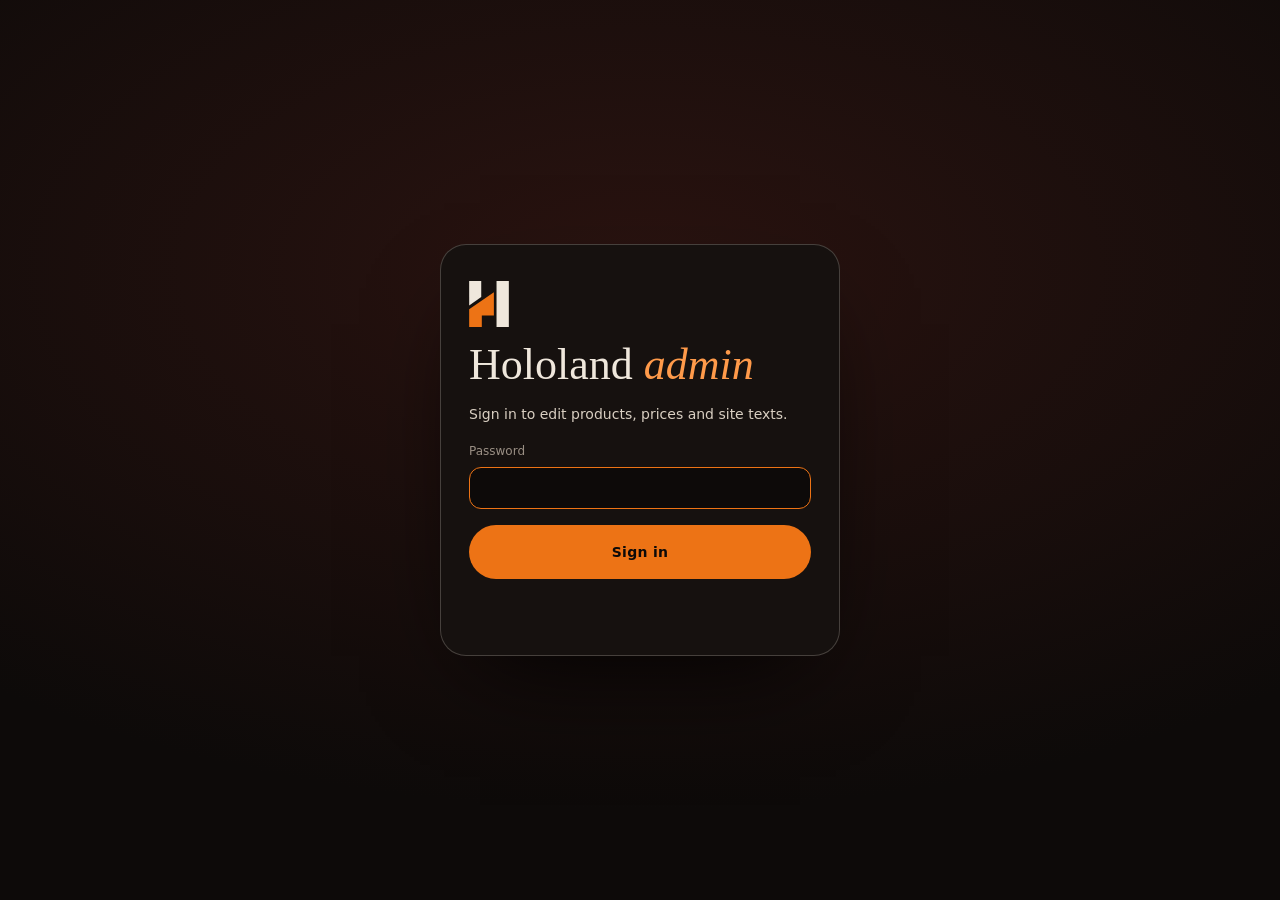
==== admin.html @ c7237fb5 "Stock per size that decreases with each order Stock lives in the Orders Durable Object (new stock ta" ====
<!doctype html>
<html lang="en">
<head>
  <meta charset="utf-8" />
  <meta http-equiv="Content-Security-Policy" content="default-src 'self'; script-src 'self' ; style-src 'self' 'unsafe-inline' https://fonts.googleapis.com; font-src 'self' https://fonts.gstatic.com; img-src 'self' data: blob:; media-src 'self' blob:; connect-src 'self' https://hololand.upliftdigitalpartners.workers.dev https://api.open-meteo.com; worker-src 'self' blob:; object-src 'none'; base-uri 'self'; form-action 'self'; frame-src 'none'" />
  <meta name="referrer" content="strict-origin-when-cross-origin" />
  <meta name="viewport" content="width=device-width, initial-scale=1" />
  <meta name="robots" content="noindex, nofollow" />
  <title>Hololand Admin</title>
  <link rel="icon" type="image/png" href="assets/img/favicon.png" />
  <link rel="preconnect" href="https://fonts.googleapis.com" />
  <link rel="preconnect" href="https://fonts.gstatic.com" crossorigin />
  <link href="https://fonts.googleapis.com/css2?family=Instrument+Serif:ital@0;1&family=Manrope:wght@400;500;600;700&family=Hind+Siliguri:wght@400;500&display=swap" rel="stylesheet" />
  <link rel="stylesheet" href="assets/css/style.css" />
  <link rel="stylesheet" href="assets/css/admin.css" />
</head>
<body class="adm">
  <svg width="0" height="0" style="position:absolute" aria-hidden="true">
    <symbol id="mark" viewBox="0 0 345 400">
      <polygon class="m-a" points="0,0 105,0 105,140 0,212" />
      <polygon class="m-b" points="0,245 215,98 215,300 110,300 110,400 0,400" />
      <rect class="m-c" x="238" y="0" width="107" height="400" />
    </symbol>
  </svg>

  <!-- Login -->
  <main class="login" data-login>
    <form class="login__card" data-login-form>
      <svg class="login__mark"><use href="#mark" /></svg>
      <h1>Hololand <em>admin</em></h1>
      <p>Sign in to edit products, prices and site texts.</p>
      <label class="f"><span>Password</span><input type="password" name="password" autocomplete="current-password" required autofocus /></label>
      <button class="btn btn--solid btn--wide"><span>Sign in</span></button>
      <p class="status" data-login-status></p>
    </form>
  </main>

  <!-- App -->
  <div class="app" data-app hidden>
    <header class="bar">
      <a href="./" class="bar__brand" target="_blank" rel="noopener"><svg class="brandmark"><use href="#mark" /></svg><span>Admin</span></a>
      <nav class="bar__tabs" role="tablist">
        <button class="is-active" data-tab="orders">Orders <b class="tab-badge" data-new-badge hidden></b></button>
        <button data-tab="products">Products</button>
        <button data-tab="categories">Categories</button>
        <button data-tab="texts">Texts &amp; settings</button>
        <button data-tab="faq">FAQ</button>
        <button data-tab="reviews">Reviews</button>
        <button data-tab="stats">Stats</button>
      </nav>
      <div class="bar__right">
        <a class="link-btn" href="./" target="_blank" rel="noopener">View site ↗</a>
        <button class="btn btn--solid btn--sm" data-publish disabled><span>Publish</span></button>
        <button class="link-btn" data-logout>Log out</button>
      </div>
    </header>
    <div class="notice" data-notice hidden></div>

    <!-- Products -->
    <!-- Orders -->
    <section class="tab is-active" data-tab-pane="orders">
      <details class="alerts" data-alerts>
        <summary><span>📣 Phone alerts for new orders</span><small data-alerts-summary>Telegram</small></summary>
        <div class="alerts__body" data-alerts-body><p class="hint">Loading…</p></div>
      </details>
      <div class="toolbar">
        <div class="chips" data-order-filter role="group" aria-label="Filter orders"></div>
      </div>
      <div class="toolbar">
        <input type="search" class="inp" placeholder="Search order no., name, phone or address…" data-order-search />
        <button class="btn btn--ghost btn--sm" data-orders-refresh><span>Refresh</span></button>
        <span class="stats__updated" data-orders-updated></span>
      </div>
      <p class="status" data-orders-status></p>
      <div class="olist" data-olist></div>
      <button class="btn btn--ghost btn--sm olist__more" data-orders-more hidden><span>Load older orders</span></button>
      <p class="hint stats__privacy">Orders hold customers’ names, phone numbers and addresses. Only you can see them here. Delete an order if a customer asks you to.</p>
    </section>

    <section class="tab" data-tab-pane="products">
      <div class="toolbar">
        <input type="search" class="inp" placeholder="Search name or code…" data-search />
        <select class="inp" data-cat-filter><option value="">All categories</option></select>
        <button class="btn btn--ghost btn--sm" data-new-product><span>+ New product</span></button>
      </div>
      <div class="plist" data-plist></div>
    </section>

    <!-- Texts & settings -->
    <!-- Categories -->
    <section class="tab" data-tab-pane="categories">
      <p class="hint">Each category gets its own tab in the shop and its own sizes. The <strong>Section</strong> decides which menu link it appears under (Men, Women, Kids, or only under Shop for “Everyone”). After changes, click <strong>Publish</strong>.</p>
      <div data-cat-list></div>
      <button class="btn btn--ghost btn--sm" data-cat-add><span>+ Add category</span></button>
    </section>

    <section class="tab" data-tab-pane="texts">
      <div class="formgrid" data-texts></div>
    </section>

    <!-- FAQ -->
    <section class="tab" data-tab-pane="faq">
      <p class="hint">The chat assistant answers delivery, payment and store questions <strong>only</strong> from these answers. Keywords help it match questions when the AI is offline.</p>
      <div data-faq-list></div>
      <button class="btn btn--ghost btn--sm" data-faq-add><span>+ Add question</span></button>
    </section>

    <!-- Reviews -->
    <section class="tab" data-tab-pane="reviews">
      <p class="hint">Paste <strong>real</strong> customer reviews (Facebook comments, WhatsApp…), one per line as <code>Name | 5 | review text</code>. Name and rating are optional. The AI writes an honest summary shown on the product.</p>
      <div class="toolbar"><select class="inp" data-rev-product></select></div>
      <p class="hint" data-rev-existing></p>
      <textarea class="inp" rows="6" data-rev-text placeholder="Rahim | 5 | Fabric is soft and the colour is exactly like the photo.&#10;Nusrat | 4 | Loved it, but size runs a little large."></textarea>
      <div class="toolbar">
        <button class="btn btn--solid btn--sm" data-rev-go><span>✦ Add &amp; summarise</span></button>
        <button class="btn btn--ghost btn--sm" data-rev-clear><span>Remove all reviews for this product</span></button>
      </div>
      <p class="status" data-rev-status></p>
      <div data-rev-out></div>
    </section>

    <!-- Stats -->
    <section class="tab" data-tab-pane="stats">
      <div class="toolbar stats__bar">
        <div class="seg" data-stats-range role="group" aria-label="Date range">
          <button data-days="1">Today</button>
          <button data-days="7" class="is-active">7 days</button>
          <button data-days="30">30 days</button>
          <button data-days="90">90 days</button>
        </div>
        <button class="btn btn--ghost btn--sm" data-stats-refresh><span>Refresh</span></button>
        <span class="stats__updated" data-stats-updated></span>
      </div>
      <p class="status" data-stats-status></p>
      <div class="kpis" data-kpis></div>
      <figure class="chart" data-chart hidden>
        <figcaption><strong>Visitors per day</strong><span data-chart-sub></span></figcaption>
        <div class="chart__plot" data-chart-plot></div>
        <div class="chart__tip" data-chart-tip role="status" hidden></div>
        <details class="chart__table"><summary>Show as table</summary><div data-chart-table></div></details>
      </figure>
      <div class="ranks" data-ranks></div>
      <p class="hint stats__privacy">Counted anonymously: no cookies, no names, phone numbers or IP addresses are stored, and visitors who turn on “Do not track” are skipped. A visitor is counted once per day. “Orders” counts orders placed with the checkout form plus taps on <strong>order on WhatsApp</strong>; the Orders tab has the real order details. Tip: add <code>?utm_source=facebook</code> (or instagram, tiktok…) to links you post so they show up under “Where visitors come from”.</p>
    </section>
  </div>

  <!-- Product editor -->
  <div class="editor" data-editor hidden>
    <div class="editor__scrim" data-close-editor></div>
    <form class="editor__panel" data-editor-form>
      <div class="editor__head">
        <h2 data-editor-title>Edit product</h2>
        <button type="button" class="icon-btn" data-close-editor aria-label="Close">✕</button>
      </div>
      <div class="editor__body">
        <div class="photos" data-photos></div>
        <label class="btn btn--ghost btn--sm upload"><span>+ Add photos</span><input type="file" accept="image/*" multiple data-photo-upload hidden /></label>
        <p class="hint">Portrait photos (2:3) look best. They're resized automatically; the first photo is the main one.</p>

        <div class="grid2">
          <label class="f"><span>Name</span><input name="name" required /></label>
          <label class="f"><span>Code</span><input name="code" required placeholder="MP-230" /></label>
          <label class="f"><span>Price (৳)</span><input name="price" type="number" min="1" step="1" required /></label>
          <label class="f"><span>Category</span><select name="cat"></select></label>
          <label class="f"><span>Type</span><input name="type" placeholder="Panjabi" /></label>
          <label class="f"><span>Colour name</span><input name="color" placeholder="Maroon" /></label>
          <label class="f"><span>Colour swatch</span><input name="hex" type="color" /></label>
          <label class="f"><span>Fabric / details</span><input name="fabric" /></label>
        </div>
        <div class="stockbox" data-stockbox>
          <div class="stockbox__head"><strong>Stock per size</strong><small>Saved instantly, no Publish needed. Leave a size empty for unlimited. Orders take stock automatically; cancelling or deleting an order puts it back.</small></div>
          <div class="stockbox__grid" data-stock-grid></div>
          <div class="stockbox__foot"><button type="button" class="btn btn--ghost btn--sm" data-stock-save><span>Save stock</span></button><span class="status" data-stock-status></span></div>
        </div>
        <label class="f"><span>Tags <small>(comma separated: eid, wedding, winter, office, casual, premium, pastel, bold, gift…) — the AI stylist uses these</small></span><input name="tags" /></label>
        <label class="f"><span>Description (English)</span><textarea name="desc" rows="3"></textarea></label>
        <label class="f"><span>Description (বাংলা) <small>optional</small></span><textarea name="desc_bn" rows="3" class="bn"></textarea></label>
        <button type="button" class="btn btn--ghost btn--sm" data-ai-copy><span>✦ Write descriptions &amp; social posts with AI</span></button>
        <div class="social" data-social-out hidden></div>
        <label class="check"><input type="checkbox" name="hide" /> Hide from the website (sold out / coming soon)</label>
      </div>
      <div class="editor__foot">
        <button type="button" class="link-btn danger" data-delete-product>Delete product</button>
        <button class="btn btn--solid btn--sm"><span>Done</span></button>
      </div>
    </form>
  </div>

  <div class="toast" data-toast></div>
  <script type="module" src="assets/js/admin.js"></script>
</body>
</html>
---- assets/css/style.css ----
/* ============ Tokens ============ */
:root {
  --ink: #0d0a09;
  --ink-2: #16110f;
  --ink-3: #211916;
  --cream: #efe7dc;
  --cream-2: #d9cfc2;
  --muted: #9a8f84;
  --orange: #ed7315;
  --orange-2: #ff9a4a;
  --maroon: #4b1419;
  --line: rgba(239, 231, 220, 0.12);
  --line-2: rgba(239, 231, 220, 0.22);

  --serif: 'Instrument Serif', 'Times New Roman', serif;
  --sans: 'Manrope', system-ui, -apple-system, 'Segoe UI', sans-serif;
  --bn: 'Hind Siliguri', var(--sans);

  --gutter: clamp(16px, 4vw, 56px);
  --radius: 18px;
  --ease: cubic-bezier(0.22, 1, 0.36, 1);
  --nav-h: 76px;
}

*, *::before, *::after { box-sizing: border-box; }
html { -webkit-text-size-adjust: 100%; }
html.lenis, html.lenis body { height: auto; }
.lenis.lenis-smooth { scroll-behavior: auto !important; }
.lenis.lenis-stopped { overflow: hidden; }

body {
  margin: 0;
  background: var(--ink);
  color: var(--cream);
  font-family: var(--sans);
  font-size: 16px;
  line-height: 1.6;
  -webkit-font-smoothing: antialiased;
  overflow-x: hidden;
}
body.is-loading { overflow: hidden; }
img { display: block; max-width: 100%; }
a { color: inherit; text-decoration: none; }
button { font: inherit; color: inherit; background: none; border: 0; cursor: pointer; padding: 0; }
input, select { font: inherit; color: inherit; }
em { font-family: var(--serif); font-style: italic; font-weight: 400; }
::selection { background: var(--orange); color: var(--ink); }
.sr-only { position: absolute; width: 1px; height: 1px; overflow: hidden; clip: rect(0 0 0 0); white-space: nowrap; }
.mono { font-size: 11px; letter-spacing: 0.18em; text-transform: uppercase; color: var(--muted); font-weight: 500; }
.bn { font-family: var(--bn); }

/* Brand mark colours (dark theme): cream legs, orange crossbar */
.m-a, .m-c { fill: var(--cream); }
.m-b { fill: var(--orange); }

/* ============ Loader ============ */
.loader {
  position: fixed; inset: 0; z-index: 100;
  background: var(--ink);
  display: grid; place-items: center; align-content: center; gap: 22px;
}
.loader__mark { width: 64px; height: auto; overflow: visible; }
.loader__word { font-weight: 600; letter-spacing: 0.6em; font-size: 12px; padding-left: 0.6em; color: var(--cream-2); }
.loader__count { position: absolute; bottom: var(--gutter); right: var(--gutter); font-family: var(--serif); font-size: clamp(56px, 10vw, 140px); line-height: 0.8; }
.loader__bar { position: absolute; left: 0; bottom: 0; height: 2px; width: 100%; background: var(--line); }
.loader__bar i { display: block; height: 100%; width: 0; background: var(--orange); }

/* ============ Cursor & grain ============ */
.cursor { position: fixed; inset: 0 auto auto 0; z-index: 90; pointer-events: none; mix-blend-mode: difference; opacity: 0; transition: opacity .4s; }
.cursor.is-active { opacity: 1; }
.cursor__dot, .cursor__ring { position: fixed; top: 0; left: 0; border-radius: 50%; transform: translate(-50%, -50%); }
.cursor__dot { width: 6px; height: 6px; background: #fff; }
.cursor__ring { width: 38px; height: 38px; border: 1px solid rgba(255,255,255,.6); display: grid; place-items: center; transition: width .35s var(--ease), height .35s var(--ease), background .35s, border-color .35s; }
.cursor__label { font-size: 10px; letter-spacing: .16em; text-transform: uppercase; font-weight: 600; color: #000; opacity: 0; transition: opacity .2s; }
.cursor.is-hover .cursor__ring { width: 64px; height: 64px; background: rgba(255,255,255,.1); }
.cursor.has-label .cursor__ring { width: 86px; height: 86px; background: #fff; border-color: #fff; }
.cursor.has-label .cursor__label { opacity: 1; }
@media (hover: none), (pointer: coarse) { .cursor { display: none; } }

.grain {
  position: fixed; inset: -50%; z-index: 80; pointer-events: none; opacity: .06;
  background-image: url("data:image/svg+xml;utf8,<svg xmlns='http://www.w3.org/2000/svg' width='160' height='160'><filter id='n'><feTurbulence type='fractalNoise' baseFrequency='.9' numOctaves='3' stitchTiles='stitch'/></filter><rect width='100%' height='100%' filter='url(%23n)'/></svg>");
  animation: grain 1s steps(6) infinite;
}
/* Lite mode (phones, low-power devices): drop the costly always-on effects */
.lite .grain, .lite .footer__gl { display: none; }
.lite .stylist__glow { animation: none; filter: none; }
.lite .nav.is-scrolled { background: rgba(13,10,9,.94); }
.lite .nav, .lite .card__add, .lite .card__tag, .lite .shopbar, .lite .pdp-bar, .lite .lb-tile span, .lite .modal__scrim, .lite .drawer__scrim { backdrop-filter: none !important; -webkit-backdrop-filter: none !important; }
.lite .card__add, .lite .card__tag, .lite .lb-tile span { background: rgba(13,10,9,.86); }
.lite .shopbar, .lite .pdp-bar { background: rgba(22,17,15,.97); }
.marquee__track.is-css { animation: marqueeLoop 38s linear infinite; }
@keyframes marqueeLoop { to { transform: translate3d(-50%, 0, 0); } }
@keyframes grain { 0%{transform:translate(0,0)} 20%{transform:translate(-4%,3%)} 40%{transform:translate(3%,-5%)} 60%{transform:translate(-6%,-2%)} 80%{transform:translate(5%,4%)} 100%{transform:translate(0,0)} }

/* ============ Nav ============ */
.nav {
  position: fixed; top: 0; left: 0; right: 0; z-index: 50;
  height: var(--nav-h);
  display: flex; align-items: center; justify-content: space-between; gap: 20px;
  padding: 0 var(--gutter);
  transition: background .5s, backdrop-filter .5s, transform .6s var(--ease), border-color .5s;
  border-bottom: 1px solid transparent;
}
.nav.is-scrolled { background: rgba(13,10,9,.62); backdrop-filter: blur(16px) saturate(140%); -webkit-backdrop-filter: blur(16px) saturate(140%); border-color: var(--line); }
.nav.is-hidden { transform: translateY(-100%); }
.nav__brand { display: flex; align-items: center; gap: 12px; font-weight: 600; letter-spacing: .32em; text-transform: uppercase; font-size: 13px; }
.brandmark { width: 22px; height: 26px; }
.nav__links { display: flex; gap: 6px; }
.nav__links a { position: relative; padding: 8px 14px; font-size: 13px; font-weight: 500; color: var(--cream-2); border-radius: 99px; transition: color .3s, background .3s; }
.nav__links a:hover { color: var(--cream); background: rgba(239,231,220,.06); }
.nav__right { display: flex; align-items: center; gap: 12px; }
.weather-chip { font-size: 12px; color: var(--cream-2); padding: 7px 12px; border: 1px solid var(--line); border-radius: 99px; white-space: nowrap; }
.bag-btn { position: relative; display: grid; place-items: center; width: 44px; height: 44px; border-radius: 50%; border: 1px solid var(--line-2); transition: background .3s, border-color .3s; }
.bag-btn:hover { background: var(--cream); color: var(--ink); }
.bag-btn__count { position: absolute; top: -2px; right: -2px; min-width: 18px; height: 18px; padding: 0 5px; border-radius: 99px; background: var(--orange); color: var(--ink); font-size: 10px; font-weight: 700; display: grid; place-items: center; transform: scale(0); transition: transform .4s var(--ease); }
.bag-btn__count.has-items { transform: scale(1); }
.menu-btn { display: none; width: 44px; height: 44px; border-radius: 50%; border: 1px solid var(--line-2); position: relative; }
.menu-btn i { position: absolute; left: 14px; right: 14px; height: 1.5px; background: currentColor; transition: transform .4s var(--ease); }
.menu-btn i:first-child { top: 18px; } .menu-btn i:last-child { top: 25px; }
.menu-btn[aria-expanded="true"] i:first-child { transform: translateY(3.5px) rotate(45deg); }
.menu-btn[aria-expanded="true"] i:last-child { transform: translateY(-3.5px) rotate(-45deg); }
.mobile-menu { position: fixed; inset: 0; z-index: 45; background: var(--ink); display: flex; flex-direction: column; justify-content: center; padding: var(--gutter); gap: 6px; clip-path: inset(0 0 100% 0); transition: clip-path .7s var(--ease); }
.mobile-menu.is-open { clip-path: inset(0 0 0 0); }
.mobile-menu a { font-family: var(--serif); font-size: clamp(44px, 12vw, 72px); line-height: 1.05; }
@media (max-width: 960px) {
  .nav__links { display: none; }
  .menu-btn { display: block; }
  .weather-chip { display: none; }
}

/* ============ Shared ============ */
.eyebrow { display: inline-flex; align-items: center; gap: 10px; font-size: 12px; letter-spacing: .2em; text-transform: uppercase; color: var(--cream-2); margin: 0 0 22px; font-weight: 500; }
.eyebrow .dot { width: 7px; height: 7px; border-radius: 50%; background: var(--orange); box-shadow: 0 0 0 4px rgba(237,115,21,.2); }
.h2 { font-family: var(--serif); font-weight: 400; font-size: clamp(44px, 7vw, 108px); line-height: .95; letter-spacing: -0.02em; margin: 0; }
.h2 em { color: var(--orange-2); }
.section-head { padding: 0 var(--gutter); margin-bottom: clamp(40px, 6vw, 80px); }
.section-head--row { display: flex; justify-content: space-between; align-items: flex-end; flex-wrap: wrap; gap: 28px; }
.arch { border-radius: 999px 999px var(--radius) var(--radius); overflow: hidden; }

.btn { position: relative; display: inline-flex; align-items: center; gap: 10px; height: 54px; padding: 0 28px; border-radius: 99px; font-size: 14px; font-weight: 600; letter-spacing: .02em; overflow: hidden; isolation: isolate; transition: color .45s var(--ease), border-color .45s; }
.btn span, .btn b { position: relative; z-index: 1; }
.btn::before { content: ''; position: absolute; inset: 0; z-index: 0; border-radius: inherit; transform: translateY(101%); transition: transform .55s var(--ease); }
.btn:hover::before { transform: translateY(0); }
.btn--solid { background: var(--orange); color: var(--ink); }
.btn--solid::before { background: var(--cream); }
.btn--ghost { border: 1px solid var(--line-2); color: var(--cream); }
.btn--ghost::before { background: var(--cream); }
.btn--ghost:hover { color: var(--ink); }
.btn--wide { width: 100%; justify-content: center; }
.btn:disabled { opacity: .5; cursor: not-allowed; }
.spark { color: var(--orange); font-weight: 400; }
.btn--ghost:hover .spark { color: var(--orange); }
.icon-btn { width: 42px; height: 42px; border-radius: 50%; border: 1px solid var(--line-2); display: grid; place-items: center; font-size: 14px; transition: background .3s, color .3s; }
.icon-btn:hover { background: var(--cream); color: var(--ink); }
.link-arrow { display: inline-flex; gap: 10px; align-items: center; font-weight: 600; font-size: 14px; }
.link-arrow i { font-style: normal; transition: transform .4s var(--ease); }

/* ============ Hero ============ */
.hero { position: relative; height: 100vh; height: 100svh; min-height: 620px; overflow: hidden; }
.hero { background: radial-gradient(70% 90% at 78% 55%, #3a1518 0%, #1a0e0c 45%, var(--ink) 75%); }
/* Product photo slideshow: an arch on the right on big screens, full-bleed on phones */
.hero__slides { position: absolute; z-index: 1; right: max(var(--gutter), 7vw); top: calc(var(--nav-h) + 2vh); bottom: max(13vh, 112px); aspect-ratio: 2 / 3; max-width: 46vw; border-radius: 999px 999px 24px 24px; overflow: hidden; background: var(--ink-3); touch-action: pan-y; box-shadow: 0 60px 120px -40px rgba(0,0,0,.8); }
.hero__slides::after { content: ''; position: absolute; inset: 0; border-radius: inherit; box-shadow: inset 0 0 0 1px rgba(239,231,220,.1); pointer-events: none; }
.hero__slide { position: absolute; inset: 0; opacity: 0; transition: opacity 1.1s var(--ease), visibility 1.1s; visibility: hidden; }
.hero__slide.is-active { opacity: 1; visibility: visible; }
.hero__slide img { width: 100%; height: 100%; object-fit: cover; object-position: center 18%; transform: scale(1.08); transition: transform 7s linear; }
.hero__slide.is-active img { transform: scale(1); }
.hero__shade { display: none; }
.hero__content { position: absolute; left: var(--gutter); bottom: clamp(110px, 18vh, 200px); max-width: min(680px, 52vw); z-index: 2; }
.hero__title { font-family: var(--serif); font-weight: 400; font-size: clamp(56px, min(10.5vw, 19vh), 188px); line-height: .86; letter-spacing: -0.035em; margin: 0 0 28px; }
.hero__title .line { display: block; }
.hero__title em { color: var(--orange-2); padding-right: .08em; }
.hero__sub { max-width: 420px; color: var(--cream-2); font-size: 17px; margin: 0 0 34px; }
.hero__cta { display: flex; flex-wrap: wrap; gap: 12px; }
.hero__meta { position: absolute; right: var(--gutter); bottom: clamp(36px, 6vh, 60px); z-index: 2; width: min(300px, 40vw); }
.hero__slide-info { display: flex; justify-content: space-between; gap: 12px; font-size: 13px; margin-bottom: 12px; color: var(--cream-2); }
.hero__progress { height: 1px; background: var(--line-2); }
.hero__progress i { display: block; height: 100%; width: 0; background: var(--orange); }
.hero__scroll { position: absolute; left: var(--gutter); bottom: 36px; display: flex; align-items: center; gap: 14px; font-size: 11px; letter-spacing: .24em; text-transform: uppercase; color: var(--muted); z-index: 2; }
.hero__scroll i { width: 60px; height: 1px; background: var(--line-2); position: relative; overflow: hidden; }
.hero__scroll i::after { content: ''; position: absolute; inset: 0; background: var(--orange); animation: scrollLine 2.2s var(--ease) infinite; }
@keyframes scrollLine { 0% { transform: translateX(-100%); } 60%, 100% { transform: translateX(100%); } }
@media (max-width: 760px) {
  .hero__slides { inset: 0; max-width: none; aspect-ratio: auto; border-radius: 0; box-shadow: none; }
  .hero__slides::after { display: none; }
  .hero__shade { display: block; position: absolute; inset: 0; z-index: 1; pointer-events: none; background: linear-gradient(to top, var(--ink) 4%, rgba(13,10,9,.82) 30%, rgba(13,10,9,.25) 58%, rgba(13,10,9,.45) 100%); }
  .hero__content { max-width: none; right: var(--gutter); bottom: 110px; }
  .hero__content .eyebrow { display: none; }
  .hero__title { font-size: clamp(52px, 15.5vw, 96px); margin-bottom: 18px; }
  .hero__sub { font-size: 15px; margin-bottom: 24px; }
  .hero__meta { left: var(--gutter); right: var(--gutter); width: auto; bottom: 30px; }
  .hero__scroll { display: none; }
  .btn { height: 50px; padding: 0 22px; }
}

/* ============ Marquee ============ */
.marquee { padding: clamp(28px, 5vw, 60px) 0; border-block: 1px solid var(--line); overflow: hidden; background: var(--ink); position: relative; z-index: 2; }
.marquee__track { display: flex; align-items: center; gap: clamp(20px, 3vw, 44px); width: max-content; font-family: var(--serif); font-size: clamp(48px, 8vw, 128px); line-height: 1; white-space: nowrap; will-change: transform; }
.marquee__track b { font-family: var(--sans); font-size: .3em; color: var(--orange); font-weight: 400; }
.marquee__track .outline { color: transparent; -webkit-text-stroke: 1px var(--cream-2); font-style: italic; }
.marquee__track .bn { font-size: .78em; color: var(--orange-2); }

/* ============ Collections ============ */
.collections { padding: clamp(100px, 14vw, 200px) 0; position: relative; z-index: 2; background: var(--ink); }
.collections__grid { display: grid; grid-template-columns: 1fr 1fr; gap: clamp(20px, 5vw, 90px); padding: 0 var(--gutter); }
.coll-card { display: block; }
.coll-card--offset { margin-top: clamp(0px, 12vw, 180px); }
.coll-card__media { aspect-ratio: 4 / 5.4; position: relative; background: var(--ink-3); }
.coll-card__media img { position: absolute; left: 0; top: -8%; width: 100%; height: 116%; object-fit: cover; transition: transform 1.2s var(--ease), filter .8s; filter: saturate(.92); }
.coll-card:hover .coll-card__media img { transform: scale(1.05); filter: saturate(1.08); }
.coll-card__media::after { content: ''; position: absolute; inset: 0; border-radius: inherit; box-shadow: inset 0 0 0 1px rgba(239,231,220,.08); pointer-events: none; }
.coll-card__body { padding-top: 26px; max-width: 440px; }
.coll-card__body h3 { font-family: var(--serif); font-weight: 400; font-size: clamp(36px, 4.2vw, 64px); line-height: 1; margin: 10px 0 14px; }
.coll-card__body p { color: var(--cream-2); margin: 0 0 20px; }
.coll-card:hover .link-arrow i { transform: translateX(6px); }
@media (max-width: 760px) {
  .collections__grid { grid-template-columns: 1fr; gap: 64px; }
  .coll-card--offset { margin-top: 0; }
}

/* ============ Lookbook ============ */
.lookbook { position: relative; height: 320vh; background: radial-gradient(120% 80% at 50% 60%, #22120f 0%, var(--ink) 60%); z-index: 1; }
.lookbook__pin { position: sticky; top: 0; height: 100vh; height: 100svh; overflow: hidden; }
.lookbook__gl { position: absolute; inset: 0; width: 100%; height: 100%; display: block; touch-action: pan-y; }
.lookbook__head { position: absolute; top: calc(var(--nav-h) + 3vh); left: var(--gutter); pointer-events: none; }
.lookbook__caption { position: absolute; left: 50%; bottom: clamp(24px, 5vh, 56px); transform: translateX(-50%); display: flex; flex-direction: column; align-items: center; gap: 4px; text-align: center; pointer-events: none; }
.lookbook__caption strong { font-family: var(--serif); font-weight: 400; font-size: clamp(28px, 3.4vw, 46px); line-height: 1.05; }
.lookbook__caption span:last-child { color: var(--orange-2); font-size: 14px; }
.lookbook__hint { position: absolute; right: var(--gutter); top: calc(var(--nav-h) + 3vh + 16px); pointer-events: none; }
@media (max-width: 760px) { .lookbook__hint { top: auto; bottom: 16px; right: auto; left: 50%; transform: translateX(-50%); white-space: nowrap; } }

/* ============ Shop ============ */
.shop { padding: clamp(100px, 14vw, 180px) 0; position: relative; z-index: 2; background: var(--ink); }
.shop__controls { display: flex; gap: 12px; flex-wrap: wrap; }
.tabs { display: inline-flex; padding: 4px; border: 1px solid var(--line); border-radius: 99px; position: relative; }
.tabs button { position: relative; z-index: 1; padding: 10px 18px; border-radius: 99px; font-size: 13px; font-weight: 600; color: var(--cream-2); transition: color .35s, background .35s; }
.tabs button.is-active { background: var(--cream); color: var(--ink); }
.select { position: relative; }
.select select { appearance: none; background: transparent; border: 1px solid var(--line); border-radius: 99px; padding: 11px 40px 11px 18px; font-size: 13px; font-weight: 600; color: var(--cream-2); cursor: pointer; }
.select select option { background: var(--ink-2); }
.select::after { content: '▾'; position: absolute; right: 16px; top: 50%; transform: translateY(-50%); pointer-events: none; font-size: 11px; color: var(--muted); }

.grid { display: grid; grid-template-columns: repeat(4, 1fr); gap: clamp(28px, 3vw, 44px) clamp(14px, 2vw, 28px); padding: 0 var(--gutter); }
@media (max-width: 1200px) { .grid { grid-template-columns: repeat(3, 1fr); } }
@media (max-width: 820px) { .grid { grid-template-columns: repeat(2, 1fr); } }
.card { position: relative; }
.card__media { position: relative; aspect-ratio: 2 / 3; background: var(--ink-3); cursor: pointer; }
.card__media img { position: absolute; inset: 0; width: 100%; height: 100%; object-fit: cover; transition: transform 1s var(--ease), opacity .6s; }
.card__media img.alt { opacity: 0; }
.card:hover .card__media img { transform: scale(1.06); }
.card:hover .card__media img.alt { opacity: 1; }
.card__add { position: absolute; left: 50%; bottom: 16px; transform: translate(-50%, 20px); opacity: 0; white-space: nowrap; height: 42px; padding: 0 20px; font-size: 12px; background: rgba(13,10,9,.72); backdrop-filter: blur(10px); -webkit-backdrop-filter: blur(10px); color: var(--cream); border: 1px solid var(--line-2); transition: transform .5s var(--ease), opacity .4s, color .45s; }
.card:hover .card__add, .card:focus-within .card__add { transform: translate(-50%, 0); opacity: 1; }
.card__add:hover { color: var(--ink); }
.card__add::before { background: var(--cream); }
.card__tag { position: absolute; top: 14px; left: 50%; transform: translateX(-50%); font-size: 10px; letter-spacing: .16em; text-transform: uppercase; padding: 5px 10px; border-radius: 99px; background: rgba(13,10,9,.6); backdrop-filter: blur(6px); -webkit-backdrop-filter: blur(6px); z-index: 1; white-space: nowrap; }
.card__info { display: flex; justify-content: space-between; align-items: flex-start; gap: 10px; padding-top: 16px; }
.card__info h3 { margin: 4px 0 0; font-size: 16px; font-weight: 600; line-height: 1.3; }
.card__price { font-weight: 600; white-space: nowrap; }
.card__color { display: inline-flex; align-items: center; gap: 8px; font-size: 13px; color: var(--muted); margin-top: 6px; }
.swatch { width: 12px; height: 12px; border-radius: 50%; display: inline-block; box-shadow: inset 0 0 0 1px rgba(255,255,255,.25); flex: none; }
@media (hover: none) { .card__add { opacity: 1; transform: translate(-50%, 0); height: 38px; padding: 0 14px; } }
@media (max-width: 520px) { .card__info { flex-direction: column; gap: 2px; } .card__info h3 { font-size: 14px; } .card__add span { font-size: 11px; } }

/* ============ Stylist ============ */
.stylist { position: relative; z-index: 2; display: grid; grid-template-columns: 1fr 1.05fr; gap: clamp(32px, 6vw, 100px); align-items: center; padding: clamp(100px, 14vw, 180px) var(--gutter); background: var(--ink-2); overflow: hidden; border-block: 1px solid var(--line); }
.stylist__glow { position: absolute; width: 70vw; height: 70vw; left: -20vw; top: -10vw; background: radial-gradient(circle, rgba(237,115,21,.18), transparent 60%); filter: blur(40px); pointer-events: none; animation: drift 14s ease-in-out infinite alternate; }
@keyframes drift { to { transform: translate(12vw, 10vw) scale(1.1); } }
.stylist__intro { position: relative; }
.stylist__lede { color: var(--cream-2); max-width: 460px; margin: 28px 0; font-size: 17px; }
.stylist__badges { display: flex; flex-wrap: wrap; gap: 10px; }
.badge { display: inline-flex; align-items: center; gap: 8px; padding: 8px 14px; border: 1px solid var(--line-2); border-radius: 99px; font-size: 12px; color: var(--cream-2); }
.pulse { width: 7px; height: 7px; border-radius: 50%; background: var(--orange); box-shadow: 0 0 0 0 rgba(237,115,21,.6); animation: pulse 2s infinite; }
.pulse.is-live { background: #43d17a; box-shadow: 0 0 0 0 rgba(67,209,122,.6); }
@keyframes pulse { 70% { box-shadow: 0 0 0 10px rgba(237,115,21,0); } 100% { box-shadow: 0 0 0 0 rgba(237,115,21,0); } }

.chat { position: relative; height: min(640px, 78vh); display: flex; flex-direction: column; border-radius: 28px; background: linear-gradient(180deg, rgba(239,231,220,.06), rgba(239,231,220,.02)); border: 1px solid var(--line-2); backdrop-filter: blur(20px); -webkit-backdrop-filter: blur(20px); box-shadow: 0 40px 120px -40px rgba(0,0,0,.8); overflow: hidden; }
.chat__log { flex: 1; overflow-y: auto; padding: 24px; display: flex; flex-direction: column; gap: 16px; overscroll-behavior: contain; scrollbar-width: thin; scrollbar-color: var(--line-2) transparent; }
.msg { flex: none; max-width: 88%; padding: 12px 16px; border-radius: 18px; font-size: 15px; line-height: 1.55; white-space: pre-wrap; }
.msg--bot { align-self: flex-start; background: rgba(239,231,220,.07); border-bottom-left-radius: 6px; }
.msg--user { align-self: flex-end; background: var(--orange); color: var(--ink); font-weight: 500; border-bottom-right-radius: 6px; }
.msg--typing { display: flex; gap: 5px; padding: 16px 18px; }
.msg--typing i { width: 6px; height: 6px; border-radius: 50%; background: var(--cream-2); animation: blink 1.2s infinite; }
.msg--typing i:nth-child(2) { animation-delay: .15s; } .msg--typing i:nth-child(3) { animation-delay: .3s; }
@keyframes blink { 0%, 80%, 100% { opacity: .25; transform: translateY(0); } 40% { opacity: 1; transform: translateY(-3px); } }
.recs { flex: none; display: flex; gap: 10px; overflow-x: auto; padding-bottom: 4px; align-self: stretch; scrollbar-width: none; }
.rec { flex: 0 0 132px; border-radius: 14px; overflow: hidden; background: var(--ink-3); border: 1px solid var(--line); text-align: left; transition: transform .4s var(--ease), border-color .3s; }
.rec:hover { transform: translateY(-4px); border-color: var(--orange); }
.rec img { width: 100%; aspect-ratio: 3 / 4; object-fit: cover; }
.rec div { padding: 8px 10px 10px; font-size: 12px; line-height: 1.35; }
.rec strong { display: block; font-weight: 600; }
.rec span { color: var(--orange-2); }
.chat__chips { display: flex; gap: 8px; padding: 0 24px 14px; overflow-x: auto; scrollbar-width: none; }
.chat__chips button { flex: none; padding: 8px 14px; border-radius: 99px; border: 1px solid var(--line-2); font-size: 13px; color: var(--cream-2); transition: all .3s; }
.chat__chips button:hover { border-color: var(--orange); color: var(--cream); }
.chat__form { display: flex; align-items: center; gap: 8px; margin: 0 14px 14px; padding: 6px; border-radius: 99px; background: rgba(13,10,9,.6); border: 1px solid var(--line-2); }
.chat__form input { flex: 1; min-width: 0; background: none; border: 0; outline: none; padding: 10px 12px; font-size: 15px; }
.chat__form input::placeholder { color: var(--muted); }
.chat__send, .chat__mic { width: 44px; height: 44px; flex: none; border-radius: 50%; display: grid; place-items: center; transition: background .3s, color .3s, transform .3s; }
.chat__send { background: var(--orange); color: var(--ink); }
.chat__send:hover { background: var(--cream); }
.chat__mic { border: 1px solid var(--line-2); }
.chat__mic.is-recording { background: #e0443a; border-color: #e0443a; animation: rec 1s ease-in-out infinite alternate; }
@keyframes rec { to { transform: scale(1.08); } }
@media (max-width: 900px) {
  .stylist { grid-template-columns: 1fr; }
  .chat { height: 620px; }
}

/* ============ Story ============ */
.story { position: relative; z-index: 2; background: var(--ink); padding: clamp(100px, 14vw, 200px) var(--gutter) clamp(80px, 10vw, 140px); }
.story__text { font-family: var(--serif); font-size: clamp(30px, 4.4vw, 68px); line-height: 1.12; letter-spacing: -0.01em; max-width: 1200px; margin: 0; }
.story__text .w { opacity: .16; transition: opacity .2s; }
.stats { display: grid; grid-template-columns: repeat(3, 1fr); gap: 20px; margin-top: clamp(60px, 8vw, 110px); border-top: 1px solid var(--line); }
.stat { padding-top: 26px; display: flex; flex-direction: column; gap: 6px; }
.stat strong { font-family: var(--serif); font-weight: 400; font-size: clamp(56px, 7vw, 110px); line-height: .9; color: var(--orange-2); }
.stat > span { color: var(--cream-2); font-size: 14px; }
.story__strip { display: grid; grid-template-columns: repeat(5, 1fr); gap: 12px; margin-top: clamp(60px, 8vw, 110px); }
.story__strip img { width: 100%; aspect-ratio: 2 / 3; object-fit: cover; border-radius: 999px 999px 12px 12px; filter: grayscale(1) contrast(1.05); transition: filter .8s var(--ease); }
.story__strip img:hover { filter: none; }
@media (max-width: 700px) {
  .stats { grid-template-columns: 1fr; }
  .story__strip { grid-template-columns: repeat(3, 1fr); }
  .story__strip img:nth-child(n+4) { display: none; }
}

/* ============ Footer ============ */
.footer { position: relative; z-index: 2; background: var(--ink); padding: clamp(80px, 10vw, 140px) var(--gutter) 30px; border-top: 1px solid var(--line); overflow: hidden; }
.footer__gl { position: absolute; right: 0; top: 0; width: min(55vw, 760px); height: min(640px, 100%); display: block; }
.footer__top { position: relative; min-height: 440px; display: flex; align-items: center; pointer-events: none; }
.footer__top > * { pointer-events: auto; }
.footer__big { font-family: var(--serif); font-weight: 400; font-size: clamp(48px, 7vw, 110px); line-height: .95; margin: 0 0 36px; }
.footer__big em { color: var(--orange-2); }
.newsletter { display: flex; gap: 10px; max-width: 480px; }
.newsletter input { flex: 1; min-width: 0; background: transparent; border: 1px solid var(--line-2); border-radius: 99px; padding: 0 22px; outline: none; transition: border-color .3s; }
.newsletter input:focus { border-color: var(--orange); }
.footer__note { color: var(--orange-2); font-size: 14px; min-height: 22px; }
.footer__cols { position: relative; display: grid; grid-template-columns: repeat(4, minmax(0, 220px)); gap: 24px; margin-top: 40px; }
.footer__cols h4 { margin: 0 0 14px; font-size: 11px; letter-spacing: .2em; text-transform: uppercase; color: var(--muted); font-weight: 600; }
.footer__cols a, .footer__cols span { display: block; color: var(--cream-2); font-size: 14px; padding: 4px 0; transition: color .3s; cursor: pointer; }
.footer__cols span { cursor: default; font-size: 12px; color: var(--muted); }
.footer__cols a:hover { color: var(--orange-2); }
.footer__bottom { position: relative; display: flex; justify-content: space-between; gap: 20px; flex-wrap: wrap; padding-top: 40px; margin-top: 60px; border-top: 1px solid var(--line); color: var(--muted); font-size: 13px; }
@media (max-width: 900px) {
  .footer__top { min-height: 380px; align-items: flex-start; }
  .footer__gl { width: 100%; height: 460px; opacity: .45; }
  .footer__cols { grid-template-columns: repeat(2, 1fr); }
}

/* ============ Modal (quick view) ============ */
.modal { position: fixed; inset: 0; z-index: 70; display: grid; place-items: center; padding: var(--gutter); visibility: hidden; }
.modal.is-open { visibility: visible; }
.modal__scrim, .drawer__scrim { position: absolute; inset: 0; background: rgba(5,4,3,.7); backdrop-filter: blur(6px); -webkit-backdrop-filter: blur(6px); opacity: 0; transition: opacity .5s var(--ease); }
.is-open .modal__scrim, .is-open .drawer__scrim { opacity: 1; }
.modal__panel { position: relative; width: min(1040px, 100%); max-height: calc(100svh - 2 * var(--gutter)); overflow: auto; display: grid; grid-template-columns: 1fr 1fr; gap: clamp(20px, 4vw, 56px); padding: clamp(18px, 3vw, 40px); background: var(--ink-2); border: 1px solid var(--line-2); border-radius: 28px; overscroll-behavior: contain; -webkit-overflow-scrolling: touch; opacity: 0; transform: translateY(40px) scale(.97); transition: opacity .5s var(--ease), transform .6s var(--ease); }
.modal.is-open .modal__panel { opacity: 1; transform: none; }
.modal__close { position: absolute; top: 16px; right: 16px; z-index: 2; background: var(--ink-2); }
.qv__main { aspect-ratio: 2 / 3; background: var(--ink-3); }
.qv__main img { width: 100%; height: 100%; object-fit: cover; }
.qv__thumbs { display: flex; gap: 8px; margin-top: 10px; }
.qv__thumbs button { width: 56px; aspect-ratio: 2/3; border-radius: 99px 99px 8px 8px; overflow: hidden; border: 1px solid var(--line); opacity: .55; transition: opacity .3s, border-color .3s; }
.qv__thumbs button.is-active { opacity: 1; border-color: var(--orange); }
.qv__thumbs img { width: 100%; height: 100%; object-fit: cover; }
.qv__info { display: flex; flex-direction: column; justify-content: center; }
.qv__info h3 { font-family: var(--serif); font-weight: 400; font-size: clamp(40px, 4.4vw, 64px); line-height: 1; margin: 12px 0 10px; }
.qv__price { font-size: 22px; font-weight: 600; color: var(--orange-2); margin: 0 0 18px; }
.qv__desc { color: var(--cream-2); margin: 0 0 16px; }
.qv__fabric { display: flex; align-items: center; gap: 10px; font-size: 14px; color: var(--cream-2); margin: 0 0 24px; }
.sizes { display: flex; flex-wrap: wrap; gap: 8px; margin-bottom: 24px; }
.sizes button { min-width: 50px; height: 44px; padding: 0 12px; border-radius: 12px; border: 1px solid var(--line-2); font-weight: 600; font-size: 13px; transition: all .25s; }
.sizes button:hover { border-color: var(--cream); }
.sizes button.is-active { background: var(--cream); color: var(--ink); border-color: var(--cream); }
.qv__note, .drawer__note { color: var(--muted); font-size: 12px; margin-top: 14px; text-align: center; }
@media (max-width: 760px) {
  .modal { padding: 0; align-items: end; }
  .modal__panel { grid-template-columns: 1fr; border-radius: 24px 24px 0 0; max-height: 92svh; }
  .qv__main { aspect-ratio: 4 / 5; }
}

/* ============ Drawer ============ */
.drawer { position: fixed; inset: 0; z-index: 70; visibility: hidden; }
.drawer.is-open { visibility: visible; }
.drawer__panel { position: absolute; top: 0; right: 0; bottom: 0; width: min(440px, 100%); background: var(--ink-2); border-left: 1px solid var(--line-2); display: flex; flex-direction: column; transform: translateX(100%); transition: transform .7s var(--ease); }
.drawer.is-open .drawer__panel { transform: none; }
.drawer__head { display: flex; justify-content: space-between; align-items: center; padding: 22px 24px; border-bottom: 1px solid var(--line); }
.drawer__head h3 { font-family: var(--serif); font-weight: 400; font-size: 34px; margin: 0; }
.drawer__items { flex: 1; overflow-y: auto; padding: 8px 24px; overscroll-behavior: contain; }
.drawer__empty { color: var(--muted); text-align: center; padding: 60px 0; }
.line-item { display: grid; grid-template-columns: 72px 1fr auto; gap: 14px; padding: 16px 0; border-bottom: 1px solid var(--line); align-items: center; }
.line-item img { width: 72px; aspect-ratio: 3/4; object-fit: cover; border-radius: 99px 99px 8px 8px; }
.line-item strong { display: block; font-weight: 600; font-size: 14px; }
.line-item small { color: var(--muted); font-size: 12px; }
.qty { display: inline-flex; align-items: center; gap: 10px; margin-top: 8px; border: 1px solid var(--line); border-radius: 99px; padding: 2px; }
.qty button { width: 26px; height: 26px; border-radius: 50%; }
.qty button:hover { background: var(--line); }
.line-item__price { font-weight: 600; text-align: right; }
.line-item__remove { display: block; margin-top: 6px; font-size: 11px; color: var(--muted); text-decoration: underline; }
.drawer__foot { padding: 20px 24px 24px; border-top: 1px solid var(--line); }
.drawer__total { display: flex; justify-content: space-between; margin-bottom: 16px; font-size: 16px; }
.drawer__head h3 { flex: 1; }
/* Stock */
.sizes button.is-out { opacity: .35; text-decoration: line-through; cursor: not-allowed; }
.size-left { margin: -14px 0 18px; min-height: 1.2em; font-size: 12px; font-weight: 600; color: var(--orange-2); }
.size-left:empty { display: none; }
.line-item__low { display: block; color: var(--orange-2); font-weight: 600; }
.card.is-soldout .card__media img { filter: grayscale(.6) brightness(.7); }
.card.is-soldout .card__tag { background: rgba(13,10,9,.9); color: var(--cream); }
.btn:disabled { opacity: .45; cursor: not-allowed; }
.drawer__back { margin-right: 10px; }
.drawer__back[hidden], .drawer__view[hidden], .drawer__alt[hidden] { display: none; }
.drawer__view { flex: 1; min-height: 0; display: flex; flex-direction: column; }
.drawer__alt { display: block; margin: 12px auto 0; font-size: 13px; color: var(--cream-2); }

/* Checkout form */
.checkout__body { flex: 1; overflow-y: auto; overscroll-behavior: contain; padding: 18px 24px; display: flex; flex-direction: column; gap: 14px; }
.cf { display: flex; flex-direction: column; gap: 6px; font-size: 12px; font-weight: 600; letter-spacing: .04em; color: var(--cream-2); border: 0; padding: 0; margin: 0; min-width: 0; }
.cf legend { padding: 0; margin-bottom: 6px; }
.cf small { font-weight: 400; color: var(--muted); }
.cf input, .cf textarea { background: var(--ink); border: 1px solid var(--line-2); border-radius: 12px; padding: 12px 14px; color: var(--cream); font: 16px/1.4 var(--sans); outline: none; width: 100%; resize: vertical; }
.cf input:focus, .cf textarea:focus { border-color: var(--orange); }
.cf--hp { position: absolute; left: -9999px; width: 1px; height: 1px; overflow: hidden; }
.choice { display: grid; grid-template-columns: 1fr 1fr; gap: 8px; }
.choice label { position: relative; cursor: pointer; }
.choice input { position: absolute; opacity: 0; inset: 0; margin: 0; cursor: pointer; }
.choice span { display: flex; flex-direction: column; gap: 3px; height: 100%; padding: 12px 14px; border: 1px solid var(--line-2); border-radius: 14px; font-size: 14px; font-weight: 600; letter-spacing: 0; color: var(--cream); transition: border-color .25s, background .25s; }
.choice small { font-size: 12px; }
.choice input:checked + span { border-color: var(--orange); background: rgba(237,115,21,.1); }
.choice input:focus-visible + span { outline: 2px solid var(--orange-2); outline-offset: 2px; }
.checkout .check { display: flex; gap: 10px; align-items: center; font-size: 13px; color: var(--cream-2); cursor: pointer; }
.checkout .check input { width: 18px; height: 18px; accent-color: var(--orange); }
.checkout__privacy { margin: -4px 0 0; font-size: 12px; color: var(--muted); }
.checkout__sum { display: grid; grid-template-columns: 1fr auto; gap: 6px 12px; margin-bottom: 14px; font-size: 14px; color: var(--cream-2); }
.checkout__sum strong { font-size: 17px; color: var(--cream); margin-top: 4px; }
.checkout__err { margin: 0 0 12px; padding: 10px 12px; border-radius: 12px; background: rgba(255,122,107,.1); border: 1px solid rgba(255,122,107,.4); color: #ffb3a8; font-size: 13px; }
.checkout__err[hidden] { display: none; }
.checkout__err .link-btn { color: var(--cream); }

/* Order placed */
.done__body { flex: 1; overflow-y: auto; padding: 32px 24px; text-align: center; }
.done__tick { width: 64px; height: 64px; margin: 0 auto 18px; display: grid; place-items: center; border-radius: 50%; background: var(--orange); color: var(--ink); font-size: 30px; font-weight: 700; animation: donePop .6s var(--ease); }
@keyframes donePop { from { transform: scale(.4); opacity: 0; } }
.done__body h4 { font-family: var(--serif); font-weight: 400; font-size: 36px; margin: 0 0 12px; }
.done__body p { margin: 0 0 6px; color: var(--cream-2); font-size: 14px; }
.done__id { font: 700 24px/1.2 var(--sans) !important; letter-spacing: .06em; color: var(--orange-2) !important; margin-bottom: 14px !important; user-select: all; }
.done__items { display: grid; grid-template-columns: 1fr auto; gap: 6px 12px; margin-top: 20px; padding-top: 16px; border-top: 1px solid var(--line); text-align: left; font-size: 13px; color: var(--cream-2); }
@media (max-width: 380px) { .choice { grid-template-columns: 1fr; } }

/* ============ Toast ============ */
.toast { position: fixed; left: 50%; bottom: 28px; z-index: 95; transform: translate(-50%, 140%); background: var(--cream); color: var(--ink); padding: 12px 20px; border-radius: 99px; font-size: 14px; font-weight: 600; transition: transform .6s var(--ease), visibility .6s; visibility: hidden; pointer-events: none; white-space: nowrap; }
.toast.is-visible { transform: translate(-50%, 0); visibility: visible; }

/* ============ Motion prefs ============ */
@media (prefers-reduced-motion: reduce) {
  *, *::before, *::after { animation-duration: .01ms !important; animation-iteration-count: 1 !important; transition-duration: .01ms !important; }
  .grain { display: none; }
}

/* ============ AI studio (tabs, photo match, gift finder) ============ */
.chat__tabs { display: flex; gap: 4px; padding: 10px 10px 0; border-bottom: 1px solid var(--line); overflow-x: auto; scrollbar-width: none; }
.chat__tabs button { flex: none; padding: 12px 16px; font-size: 13px; font-weight: 600; color: var(--muted); border-bottom: 2px solid transparent; margin-bottom: -1px; transition: color .3s, border-color .3s; }
.chat__tabs button:hover { color: var(--cream); }
.chat__tabs button.is-active { color: var(--cream); border-color: var(--orange); }
.pane { display: none; flex: 1; min-height: 0; flex-direction: column; }
.pane.is-active { display: flex; animation: paneIn .5s var(--ease); }
@keyframes paneIn { from { opacity: 0; transform: translateY(8px); } }
.pane__scroll { flex: 1; min-height: 0; overflow-y: auto; padding: 22px 24px; display: flex; flex-direction: column; gap: 16px; overscroll-behavior: contain; scrollbar-width: thin; scrollbar-color: var(--line-2) transparent; }
.pane__note { margin: 0; color: var(--cream-2); font-size: 14px; }
.pane__hint { margin: -6px 0 0; color: var(--muted); font-size: 12px; }
.pane__privacy { margin: auto 0 0; color: var(--muted); font-size: 11px; }
.ai-tag { font-style: normal; font-family: var(--sans); font-size: 10px; letter-spacing: .1em; color: var(--orange-2); border: 1px solid rgba(237,115,21,.4); border-radius: 99px; padding: 2px 7px; margin-left: 4px; white-space: nowrap; }
.recs--grid { display: grid; grid-template-columns: repeat(4, minmax(0, 1fr)); overflow: visible; }
.recs--grid .rec { flex: none; }
@media (max-width: 520px) { .recs--grid { grid-template-columns: repeat(2, minmax(0, 1fr)); } }

.drop { position: relative; flex: none; display: grid; place-items: center; min-height: 190px; border: 1.5px dashed var(--line-2); border-radius: 20px; cursor: pointer; overflow: hidden; transition: border-color .3s, background .3s; }
.drop:hover, .drop.is-over { border-color: var(--orange); background: rgba(237,115,21,.05); }
.drop img { width: 100%; max-height: 260px; object-fit: contain; }
.drop__hint { display: flex; flex-direction: column; align-items: center; gap: 6px; text-align: center; padding: 24px; color: var(--cream-2); }
.drop__hint small { color: var(--muted); max-width: 300px; }
.palette { flex: none; display: flex; height: 34px; border-radius: 99px; overflow: hidden; box-shadow: inset 0 0 0 1px var(--line); }
.palette span { background: var(--c); min-width: 12px; }

.seg { display: inline-flex; align-self: flex-start; padding: 3px; border: 1px solid var(--line); border-radius: 99px; }
.seg button { padding: 8px 14px; border-radius: 99px; font-size: 12px; font-weight: 600; color: var(--cream-2); transition: all .3s; }
.seg button.is-active { background: var(--cream); color: var(--ink); }
.seg--sm button { padding: 6px 12px; }
.link-btn { font-size: 13px; color: var(--orange-2); text-decoration: underline; text-underline-offset: 3px; align-self: flex-start; }
.btn--sm { height: 42px; padding: 0 18px; font-size: 13px; }

.gift__progress { display: flex; gap: 6px; }
.gift__progress i { flex: 1; height: 3px; border-radius: 3px; background: var(--line); transition: background .4s; }
.gift__progress i.on { background: var(--orange); }
.gift__q { font-family: var(--serif); font-weight: 400; font-size: clamp(30px, 3vw, 40px); line-height: 1.05; margin: 0; }
.gift__opts { display: grid; grid-template-columns: repeat(2, 1fr); gap: 10px; }
.gift__opts button { padding: 16px; border-radius: 16px; border: 1px solid var(--line-2); text-align: left; font-weight: 600; transition: all .3s var(--ease); }
.gift__opts button:hover { border-color: var(--orange); transform: translateY(-2px); }
.gift__opts button.is-active { background: var(--cream); color: var(--ink); }
.gift__loading { margin: auto; text-align: center; color: var(--cream-2); }
.gift__loading .msg { margin: 0 auto 10px; }
.giftcard { flex: none; padding: 16px; border-radius: 18px; background: linear-gradient(135deg, rgba(237,115,21,.14), rgba(75,20,25,.3)); border: 1px solid rgba(237,115,21,.3); display: flex; flex-direction: column; gap: 12px; }
.giftcard__head { display: flex; justify-content: space-between; align-items: center; gap: 10px; }
.giftcard textarea { width: 100%; resize: vertical; background: rgba(13,10,9,.5); border: 1px solid var(--line-2); border-radius: 12px; padding: 12px; color: var(--cream); font: 15px/1.5 var(--serif); font-style: italic; outline: none; }
.giftcard textarea:focus { border-color: var(--orange); }
.giftcard__actions { display: flex; gap: 8px; flex-wrap: wrap; }

/* ============ Quick view extras ============ */
.qv__lang { display: inline-flex; gap: 4px; margin-bottom: 10px; }
.qv__lang button { font-size: 12px; padding: 4px 10px; border-radius: 99px; border: 1px solid var(--line); color: var(--muted); }
.qv__lang button.is-active { color: var(--ink); background: var(--cream); border-color: var(--cream); }
.sizes-head { display: flex; justify-content: space-between; align-items: center; margin-bottom: 10px; }
.sizer { display: flex; flex-direction: column; gap: 12px; padding: 16px; margin: -8px 0 22px; border-radius: 16px; background: rgba(239,231,220,.04); border: 1px solid var(--line); }
.sizer[hidden] { display: none; }
.sizer__row { display: flex; gap: 16px; flex-wrap: wrap; }
.sizer label { display: flex; flex-direction: column; gap: 6px; font-size: 12px; color: var(--muted); }
.sizer label span { display: flex; align-items: center; gap: 6px; color: var(--cream-2); }
.sizer input { width: 58px; height: 38px; background: transparent; border: 1px solid var(--line-2); border-radius: 10px; padding: 0 8px; outline: none; }
.sizer input:focus { border-color: var(--orange); }
.sizer__out { margin: 0; font-size: 14px; color: var(--cream-2); min-height: 1em; }
.sizer__out strong { color: var(--orange-2); margin-right: 4px; }
.reviews { margin-top: 26px; padding-top: 20px; border-top: 1px solid var(--line); display: flex; flex-direction: column; gap: 12px; }
.reviews__head { display: flex; justify-content: space-between; gap: 10px; align-items: center; flex-wrap: wrap; }
.reviews__stars, .card__rating { color: var(--orange-2); letter-spacing: .08em; font-size: 13px; }
.reviews__stars small, .card__rating small { color: var(--muted); letter-spacing: 0; }
.card__rating { display: block; margin-top: 4px; font-size: 12px; }
.reviews__summary { margin: 0; color: var(--cream-2); font-size: 14px; }
.reviews__chips { display: flex; flex-wrap: wrap; gap: 6px; }
.chip { font-size: 12px; padding: 4px 10px; border-radius: 99px; border: 1px solid var(--line-2); color: var(--cream-2); }
.chip--pro { border-color: rgba(67,209,122,.4); }
.chip--con { border-color: rgba(224,68,58,.4); }
.reviews__ai { color: var(--muted); font-size: 11px; }
.reviews blockquote { margin: 0; font-size: 13px; color: var(--cream-2); }
.reviews blockquote span { color: var(--orange-2); margin-right: 4px; }
.reviews cite { color: var(--muted); font-style: normal; margin-left: 4px; }
.gift-note { margin-bottom: 16px; padding: 12px 14px; border-radius: 14px; border: 1px solid rgba(237,115,21,.35); background: rgba(237,115,21,.08); }
.gift-note[hidden] { display: none; }
.gift-note__head { display: flex; justify-content: space-between; align-items: center; }
.gift-note p { margin: 6px 0 0; font-family: var(--serif); font-style: italic; font-size: 15px; }

/* ============ FAQ ============ */
.faq { position: relative; z-index: 2; background: var(--ink); padding: clamp(80px, 10vw, 140px) 0; border-top: 1px solid var(--line); }
.faq__list { padding: 0 var(--gutter); max-width: 1100px; }
.faq__item { border-bottom: 1px solid var(--line); }
.faq__item summary { list-style: none; cursor: pointer; display: grid; grid-template-columns: 1fr auto; gap: 4px 20px; padding: 24px 0; }
.faq__item summary::-webkit-details-marker { display: none; }
.faq__item summary span { font-family: var(--serif); font-size: clamp(22px, 2.4vw, 32px); line-height: 1.15; }
.faq__item summary small { grid-row: 2; color: var(--muted); font-size: 14px; }
.faq__item summary i { grid-row: 1 / 3; grid-column: 2; align-self: center; width: 40px; height: 40px; border-radius: 50%; border: 1px solid var(--line-2); position: relative; transition: transform .5s var(--ease), background .3s; }
.faq__item summary i::before, .faq__item summary i::after { content: ''; position: absolute; left: 50%; top: 50%; width: 12px; height: 1.5px; background: currentColor; transform: translate(-50%, -50%); }
.faq__item summary i::after { transform: translate(-50%, -50%) rotate(90deg); }
.faq__item[open] summary i { transform: rotate(45deg); background: var(--orange); color: var(--ink); border-color: var(--orange); }
.faq__a { padding: 0 60px 26px 0; color: var(--cream-2); display: grid; gap: 6px; }
.faq__a p { margin: 0; }
.faq__a .bn { color: var(--muted); }

/* ============ Floating assistant button ============ */
.fab { position: fixed; right: 20px; bottom: 20px; z-index: 60; display: flex; align-items: center; gap: 10px; height: 52px; padding: 0 20px 0 16px; border-radius: 99px; background: var(--orange); color: var(--ink); font-weight: 700; font-size: 14px; box-shadow: 0 18px 40px -12px rgba(237,115,21,.55); transform: translateY(140%); transition: transform .6s var(--ease), background .3s; }
.fab span { font-size: 18px; }
.fab.is-visible { transform: none; }
.fab:hover { background: var(--cream); }
@media (max-width: 520px) { .fab b { display: none; } .fab { padding: 0; width: 52px; justify-content: center; } }
.qv__lang[hidden], .drop__hint[hidden], .palette[hidden], .seg[hidden] { display: none; }

/* ============ Announcement bar + hidden admin link ============ */
.announce { position: fixed; top: 0; left: 0; right: 0; z-index: 55; height: 34px; display: flex; align-items: center; justify-content: center; padding: 0 var(--gutter); background: var(--orange); color: var(--ink); font-size: 13px; font-weight: 700; text-align: center; white-space: nowrap; overflow: hidden; text-overflow: ellipsis; }
.announce[hidden] { display: none; }
body.has-announce .nav { top: 34px; }
.admin-link { color: inherit; cursor: default; }
[data-store-col][hidden], [data-store-map][hidden] { display: none; }
---- assets/css/admin.css ----
/* Admin (admin.html) — builds on style.css tokens */
body.adm { background: var(--ink); min-height: 100vh; }
.adm .toast { bottom: 24px; }
.adm .f { display: flex; flex-direction: column; gap: 6px; font-size: 12px; color: var(--muted); }
.adm .f small { color: var(--muted); font-size: 11px; }
.adm .f input, .adm .f select, .adm .f textarea, .adm .inp { background: var(--ink); border: 1px solid var(--line-2); border-radius: 12px; padding: 10px 12px; color: var(--cream); outline: none; font: 14px/1.45 var(--sans); width: 100%; }
.adm .f input[type="color"] { height: 42px; padding: 4px; cursor: pointer; }
.adm .f textarea, .adm textarea.inp { resize: vertical; }
.adm .f :focus, .adm .inp:focus { border-color: var(--orange); }
.adm .bn { font-family: var(--bn); }
.adm .hint { color: var(--muted); font-size: 13px; margin: 0 0 14px; max-width: 760px; }
.adm code { background: var(--ink-2); padding: 2px 6px; border-radius: 6px; font-size: 12px; }
.adm .status { font-size: 13px; color: var(--muted); min-height: 1.2em; margin: 8px 0 0; }
.adm .status.ok { color: #43d17a; } .adm .status.err { color: #ff7a6b; }
.adm .danger { color: #ff7a6b; }
.adm .check { display: flex; gap: 10px; align-items: center; font-size: 14px; color: var(--cream-2); cursor: pointer; }
.adm .check input { width: 18px; height: 18px; accent-color: var(--orange); }

/* Login */
.login { min-height: 100vh; display: grid; place-items: center; padding: 24px; background: radial-gradient(80% 60% at 50% 30%, #2a1310, var(--ink)); }
.login[hidden] { display: none; }
.login__card { width: min(400px, 100%); display: flex; flex-direction: column; gap: 16px; padding: 36px 28px; border-radius: 26px; background: var(--ink-2); border: 1px solid var(--line-2); box-shadow: 0 40px 100px -40px #000; }
.login__mark { width: 40px; height: 46px; }
.login h1 { font-family: var(--serif); font-weight: 400; font-size: 44px; line-height: 1; margin: 0; }
.login h1 em { color: var(--orange-2); }
.login p { margin: 0; color: var(--cream-2); font-size: 14px; }

/* App shell */
.app[hidden] { display: none; }
.bar { position: sticky; top: 0; z-index: 20; display: flex; align-items: center; gap: 18px; padding: 12px 20px; background: rgba(13,10,9,.85); backdrop-filter: blur(14px); -webkit-backdrop-filter: blur(14px); border-bottom: 1px solid var(--line); flex-wrap: wrap; }
.bar__brand { display: flex; align-items: center; gap: 10px; font-weight: 700; letter-spacing: .2em; text-transform: uppercase; font-size: 12px; }
.bar__tabs { display: flex; gap: 4px; overflow-x: auto; scrollbar-width: none; flex: 1; }
.bar__tabs button { flex: none; padding: 9px 14px; border-radius: 99px; font-size: 13px; font-weight: 600; color: var(--cream-2); }
.bar__tabs button.is-active { background: var(--cream); color: var(--ink); }
.bar__right { display: flex; align-items: center; gap: 14px; }
.bar [data-publish] b { display: inline-grid; place-items: center; min-width: 20px; height: 20px; border-radius: 99px; background: var(--ink); color: var(--orange-2); font-size: 11px; margin-left: 4px; position: relative; z-index: 1; }
.notice { margin: 16px 20px 0; padding: 12px 16px; border-radius: 14px; border: 1px solid rgba(237,115,21,.4); background: rgba(237,115,21,.08); color: var(--cream-2); font-size: 14px; }
.notice[hidden] { display: none; }
.tab { display: none; padding: 20px; max-width: 1200px; margin: 0 auto; }
.tab.is-active { display: block; }
.toolbar { display: flex; gap: 10px; flex-wrap: wrap; align-items: center; margin-bottom: 16px; }
.toolbar .inp { width: auto; min-width: 200px; flex: 1; max-width: 360px; }

/* Product list */
.plist { display: grid; gap: 8px; }
.prow { display: grid; grid-template-columns: 52px 1fr 130px 90px auto; gap: 14px; align-items: center; padding: 10px 14px 10px 10px; border: 1px solid var(--line); border-radius: 16px; background: var(--ink-2); }
.prow.is-hidden { opacity: .55; }
.prow img { width: 52px; aspect-ratio: 2/3; object-fit: cover; border-radius: 99px 99px 8px 8px; background: var(--ink-3); }
.prow__name strong { display: block; font-size: 15px; }
.prow__name span { font-size: 12px; color: var(--muted); }
.prow__name i { font-style: normal; color: var(--orange-2); font-size: 11px; margin-left: 6px; }
.prow__price { display: flex; align-items: center; gap: 6px; color: var(--muted); }
.prow__price input { width: 100%; background: var(--ink); border: 1px solid var(--line-2); border-radius: 10px; padding: 8px 10px; color: var(--cream); font: 600 14px var(--sans); outline: none; }
.prow__price input:focus { border-color: var(--orange); }
.prow .check { font-size: 12px; }
@media (max-width: 700px) {
  .prow { grid-template-columns: 52px 1fr auto; }
  .prow__price { grid-column: 2; }
  .prow .check { grid-column: 3; grid-row: 1; }
  .prow > button { grid-column: 3; grid-row: 2; }
}

/* Editor */
.editor { position: fixed; inset: 0; z-index: 40; }
.editor[hidden] { display: none; }
.editor__scrim { position: absolute; inset: 0; background: rgba(5,4,3,.7); }
.editor__panel { position: absolute; top: 0; right: 0; bottom: 0; width: min(640px, 100%); background: var(--ink-2); border-left: 1px solid var(--line-2); display: flex; flex-direction: column; animation: slideIn .45s var(--ease); }
@keyframes slideIn { from { transform: translateX(40px); opacity: 0; } }
.editor__head, .editor__foot { display: flex; justify-content: space-between; align-items: center; padding: 16px 20px; border-bottom: 1px solid var(--line); }
.editor__foot { border-bottom: 0; border-top: 1px solid var(--line); }
.editor__head h2 { font-family: var(--serif); font-weight: 400; font-size: 30px; margin: 0; }
.editor__body { flex: 1; overflow-y: auto; padding: 20px; display: flex; flex-direction: column; gap: 14px; }
.grid2 { display: grid; grid-template-columns: 1fr 1fr; gap: 12px; }
@media (max-width: 520px) { .grid2 { grid-template-columns: 1fr; } }
.photos { display: flex; gap: 10px; flex-wrap: wrap; }
.photo { position: relative; width: 96px; }
.photo img { width: 96px; aspect-ratio: 2/3; object-fit: cover; border-radius: 99px 99px 10px 10px; border: 1px solid var(--line); }
.photo:first-child img { border-color: var(--orange); }
.photo__btns { display: flex; justify-content: center; gap: 4px; margin-top: 4px; }
.photo__btns button { width: 26px; height: 26px; border-radius: 50%; border: 1px solid var(--line-2); font-size: 11px; }
.photo__btns button:hover { background: var(--cream); color: var(--ink); }
.upload { align-self: flex-start; cursor: pointer; }
.social { display: grid; gap: 10px; padding: 14px; border-radius: 14px; border: 1px solid var(--line); background: var(--ink); }
.social[hidden] { display: none; }
.social .field b { display: flex; justify-content: space-between; font-size: 11px; letter-spacing: .12em; text-transform: uppercase; color: var(--muted); margin-bottom: 4px; }
.social .field b button { color: var(--orange-2); letter-spacing: 0; text-transform: none; font-size: 12px; }
.social .field div { white-space: pre-wrap; font-size: 13px; color: var(--cream-2); }

/* Texts + FAQ */
.formgrid { display: grid; gap: 22px; }
.fgroup { padding: 18px; border: 1px solid var(--line); border-radius: 18px; background: var(--ink-2); display: grid; gap: 12px; }
.fgroup h3 { font-family: var(--serif); font-weight: 400; font-size: 26px; margin: 0; }
.fgroup > p { margin: -6px 0 0; color: var(--muted); font-size: 13px; }
.faqcard { padding: 16px; border: 1px solid var(--line); border-radius: 18px; background: var(--ink-2); display: grid; gap: 10px; margin-bottom: 12px; }
.faqcard__head { display: flex; justify-content: space-between; align-items: center; }
.revcard { padding: 16px; border: 1px solid var(--line); border-radius: 18px; background: var(--ink-2); display: grid; gap: 8px; font-size: 14px; color: var(--cream-2); margin-top: 12px; }

/* Phones: brand + actions on one row, tabs as a full-width swipeable row below */
@media (max-width: 820px) {
  .bar { gap: 10px 12px; padding: 10px 14px 0; }
  .bar__right { margin-left: auto; gap: 10px; }
  .bar__right .link-btn { font-size: 12px; }
  .bar__tabs { order: 3; flex: 1 0 100%; margin: 0 -14px; padding: 6px 14px 10px; gap: 6px; border-top: 1px solid var(--line); }
  .bar__tabs button { padding: 8px 14px; border: 1px solid var(--line); }
  .bar__tabs button.is-active { border-color: var(--cream); }
  .bar [data-publish] { height: 38px; padding: 0 16px; }
  .tab { padding: 16px 14px; }
  .toolbar .inp { min-width: 0; max-width: none; flex: 1 1 100%; }
}
@media (max-width: 420px) {
  .bar__brand span { display: none; }
}

/* Stats */
.stats__bar { justify-content: flex-start; }
.stats__updated { font-size: 12px; color: var(--muted); margin-left: auto; }
.kpis { display: grid; grid-template-columns: repeat(auto-fit, minmax(170px, 1fr)); gap: 10px; margin-bottom: 14px; }
.kpi { display: flex; flex-direction: column; gap: 4px; padding: 16px 18px; border: 1px solid var(--line); border-radius: 18px; background: var(--ink-2); }
.kpi__label { display: flex; align-items: center; gap: 8px; font-size: 12px; letter-spacing: .08em; text-transform: uppercase; color: var(--muted); }
.kpi__n { font-family: var(--serif); font-weight: 400; font-size: 46px; line-height: 1; color: var(--cream); font-variant-numeric: tabular-nums; }
.kpi__sub { font-size: 12px; color: var(--cream-2); min-height: 1.3em; }
.kpi__dot { width: 8px; height: 8px; border-radius: 50%; background: #43d17a; box-shadow: 0 0 0 0 rgba(67,209,122,.6); animation: livePulse 2s infinite; }
@keyframes livePulse { 70% { box-shadow: 0 0 0 8px rgba(67,209,122,0); } 100% { box-shadow: 0 0 0 0 rgba(67,209,122,0); } }
@media (prefers-reduced-motion: reduce) { .kpi__dot { animation: none; } }

.chart { position: relative; margin: 0 0 14px; padding: 18px 18px 12px; border: 1px solid var(--line); border-radius: 18px; background: var(--ink-2); }
.chart[hidden] { display: none; }
.chart figcaption { display: flex; justify-content: space-between; align-items: baseline; gap: 10px; flex-wrap: wrap; margin-bottom: 8px; }
.chart figcaption strong { font-family: var(--serif); font-weight: 400; font-size: 26px; color: var(--cream); }
.chart figcaption span { font-size: 12px; color: var(--muted); }
.chart__plot svg { display: block; overflow: visible; }
.chart__grid { stroke: var(--line); stroke-width: 1; }
.chart__ax { fill: var(--muted); font: 11px var(--sans); font-variant-numeric: tabular-nums; }
.chart__bar { fill: #e36c12; pointer-events: none; }
.chart__hit { fill: transparent; cursor: default; outline: none; }
.chart__hit.is-hover { fill: rgba(239,231,220,.06); }
.chart__tip { position: absolute; z-index: 2; pointer-events: none; display: grid; gap: 3px; min-width: 170px; padding: 10px 12px; border-radius: 12px; background: var(--ink-3); border: 1px solid var(--line-2); box-shadow: 0 16px 40px -16px #000; font-size: 12px; color: var(--cream); }
.chart__tip[hidden] { display: none; }
.chart__tip b { font-weight: 700; margin-bottom: 2px; }
.chart__tip span { display: flex; justify-content: space-between; gap: 14px; font-variant-numeric: tabular-nums; }
.chart__tip i { font-style: normal; color: var(--cream-2); }
.chart__table { margin-top: 8px; font-size: 13px; }
.chart__table summary { cursor: pointer; color: var(--orange-2); font-size: 12px; width: max-content; }
.chart__table > div { overflow-x: auto; }
.stable { width: 100%; border-collapse: collapse; margin-top: 10px; font-variant-numeric: tabular-nums; }
.stable th, .stable td { padding: 7px 10px; text-align: right; border-bottom: 1px solid var(--line); white-space: nowrap; }
.stable th:first-child, .stable td:first-child { text-align: left; }
.stable th { font-weight: 600; font-size: 11px; letter-spacing: .06em; text-transform: uppercase; color: var(--muted); }

.ranks { display: grid; grid-template-columns: repeat(auto-fit, minmax(300px, 1fr)); gap: 10px; }
.rank { padding: 16px 18px; border: 1px solid var(--line); border-radius: 18px; background: var(--ink-2); }
.rank h3 { font-family: var(--serif); font-weight: 400; font-size: 24px; margin: 0 0 10px; }
.rank ol { list-style: none; margin: 0; padding: 0; display: grid; gap: 4px; }
.rank li { position: relative; display: flex; align-items: center; gap: 10px; padding: 7px 10px; min-height: 36px; border-radius: 10px; font-size: 14px; overflow: hidden; }
.rank li img { position: relative; z-index: 1; width: 24px; aspect-ratio: 2/3; object-fit: cover; border-radius: 99px 99px 4px 4px; }
.rank__name { position: relative; z-index: 1; flex: 1; min-width: 0; overflow: hidden; text-overflow: ellipsis; white-space: nowrap; color: var(--cream); }
.rank__n { position: relative; z-index: 1; font-weight: 600; font-variant-numeric: tabular-nums; color: var(--cream); }
.rank__n small { font-weight: 400; color: var(--muted); font-size: 11px; }
.rank__bar { position: absolute; left: 0; bottom: 0; height: 3px; width: var(--w); border-radius: 0 4px 4px 0; background: #e36c12; }
.rank__empty, .rank__help { margin: 0; font-size: 12px; color: var(--muted); }
.rank__help { margin-top: 10px; }
.stats__privacy { margin-top: 18px; }
@media (max-width: 820px) {
  .kpis { grid-template-columns: 1fr 1fr; }
  .kpi { padding: 14px; }
  .kpi__n { font-size: 38px; }
  .ranks { grid-template-columns: 1fr; }
  .stats__updated { margin-left: 0; flex-basis: 100%; }
}

/* Orders */
.tab-badge { display: inline-grid; place-items: center; min-width: 18px; height: 18px; padding: 0 5px; margin-left: 4px; border-radius: 99px; background: var(--orange); color: var(--ink); font-size: 11px; font-weight: 700; }
.tab-badge[hidden] { display: none; }
.chips { display: flex; gap: 6px; flex-wrap: wrap; }
.chip { padding: 7px 12px; border: 1px solid var(--line-2); border-radius: 99px; font-size: 13px; font-weight: 600; color: var(--cream-2); }
.chip b { margin-left: 4px; color: var(--muted); font-weight: 600; }
.chip.is-active { background: var(--cream); color: var(--ink); border-color: var(--cream); }
.chip.is-active b { color: var(--ink); }
.olist { display: grid; gap: 12px; }
.olist__more { margin: 14px auto 0; display: flex; }
.olist__more[hidden] { display: none; }
.ocard { --st: var(--orange); padding: 16px 18px; border: 1px solid var(--line); border-left: 3px solid var(--st); border-radius: 18px; background: var(--ink-2); display: grid; gap: 14px; }
.ocard.is-confirmed { --st: #5aa7ff; }
.ocard.is-shipped { --st: #b58cff; }
.ocard.is-delivered { --st: #43d17a; }
.ocard.is-cancelled { --st: var(--muted); opacity: .7; }
.ocard__head { display: flex; justify-content: space-between; align-items: center; gap: 10px; flex-wrap: wrap; }
.ocard__id { font-size: 16px; letter-spacing: .04em; margin-right: 10px; }
.ocard__time { font-size: 12px; color: var(--muted); }
.ostatus { position: relative; display: flex; align-items: center; }
.odot { position: absolute; left: 12px; width: 8px; height: 8px; border-radius: 50%; background: var(--st); pointer-events: none; }
.ostatus select { appearance: none; -webkit-appearance: none; padding: 8px 32px 8px 28px; border-radius: 99px; border: 1px solid var(--line-2); background: var(--ink) url("data:image/svg+xml,%3Csvg xmlns='http://www.w3.org/2000/svg' width='10' height='6'%3E%3Cpath d='M1 1l4 4 4-4' stroke='%239a8f84' fill='none' stroke-width='1.5'/%3E%3C/svg%3E") no-repeat right 12px center; color: var(--cream); font: 600 13px var(--sans); cursor: pointer; }
.ocard__grid { display: grid; grid-template-columns: 1fr 1fr; gap: 18px; }
.ocard__cust { display: flex; flex-direction: column; gap: 3px; font-size: 14px; color: var(--cream-2); }
.ocard__cust b { font-size: 16px; color: var(--cream); }
.ocard__cust a { color: var(--orange-2); }
.ocard__addr { color: var(--cream); white-space: pre-wrap; }
.ocard__note { font-style: italic; color: var(--cream); margin-top: 4px; }
.ocard__items { display: grid; grid-template-columns: 1fr auto; gap: 5px 14px; align-content: start; font-size: 13px; color: var(--cream-2); font-variant-numeric: tabular-nums; }
.ocard__items span:nth-child(even), .ocard__items b:nth-child(even) { text-align: right; }
.ocard__items .muted { color: var(--muted); }
.ocard__items b { color: var(--cream); font-size: 15px; padding-top: 5px; border-top: 1px solid var(--line); }
.ocard__foot { display: flex; align-items: center; gap: 10px; flex-wrap: wrap; }
.ocard__foot .danger { margin-left: auto; }
@media (max-width: 700px) {
  .ocard { padding: 14px; }
  .ocard__grid { grid-template-columns: 1fr; gap: 12px; }
}
.ocard__foot .link-btn { align-self: center; }

/* Categories */
.catcard__btns { display: flex; gap: 14px; align-items: center; }
.catcard__btns .link-btn:disabled { opacity: .3; cursor: default; }
.catcard input[readonly] { color: var(--muted); }

/* Telegram alerts */
.alerts { margin-bottom: 16px; border: 1px solid var(--line); border-radius: 18px; background: var(--ink-2); }
.alerts summary { display: flex; justify-content: space-between; align-items: center; gap: 12px; padding: 14px 18px; cursor: pointer; font-weight: 600; font-size: 14px; list-style: none; }
.alerts summary::-webkit-details-marker { display: none; }
.alerts summary small { font-weight: 600; font-size: 12px; color: var(--orange-2); }
.alerts__body { padding: 0 18px 16px; }
.alerts__chats { display: grid; gap: 6px; margin-bottom: 12px; }
.alerts__chat { display: flex; justify-content: space-between; align-items: center; padding: 10px 12px; border: 1px solid var(--line); border-radius: 12px; font-size: 14px; }
.alerts__steps { margin: 0 0 10px; padding-left: 20px; display: grid; gap: 10px; font-size: 14px; color: var(--cream-2); }
.alerts__steps li::marker { color: var(--orange-2); font-weight: 700; }

/* Stock */
.stockbox { display: grid; gap: 10px; padding: 14px; border: 1px solid var(--line-2); border-radius: 14px; background: var(--ink); }
.stockbox__head { display: grid; gap: 2px; }
.stockbox__head strong { font-size: 14px; }
.stockbox__head small { color: var(--muted); font-size: 12px; }
.stockbox__grid { display: grid; grid-template-columns: repeat(auto-fill, minmax(78px, 1fr)); gap: 8px; }
.stockbox__size { display: grid; gap: 4px; font-size: 12px; font-weight: 600; color: var(--cream-2); text-align: center; }
.stockbox__size input { width: 100%; background: var(--ink-2); border: 1px solid var(--line-2); border-radius: 10px; padding: 9px 6px; color: var(--cream); font: 600 15px var(--sans); text-align: center; outline: none; }
.stockbox__size input:focus { border-color: var(--orange); }
.stockbox__size.is-out input { border-color: rgba(255,122,107,.6); color: #ff7a6b; }
.stockbox__foot { display: flex; align-items: center; gap: 12px; flex-wrap: wrap; }
.stockbox__foot .status { margin: 0; }
.prow__name b.danger { font-weight: 600; }
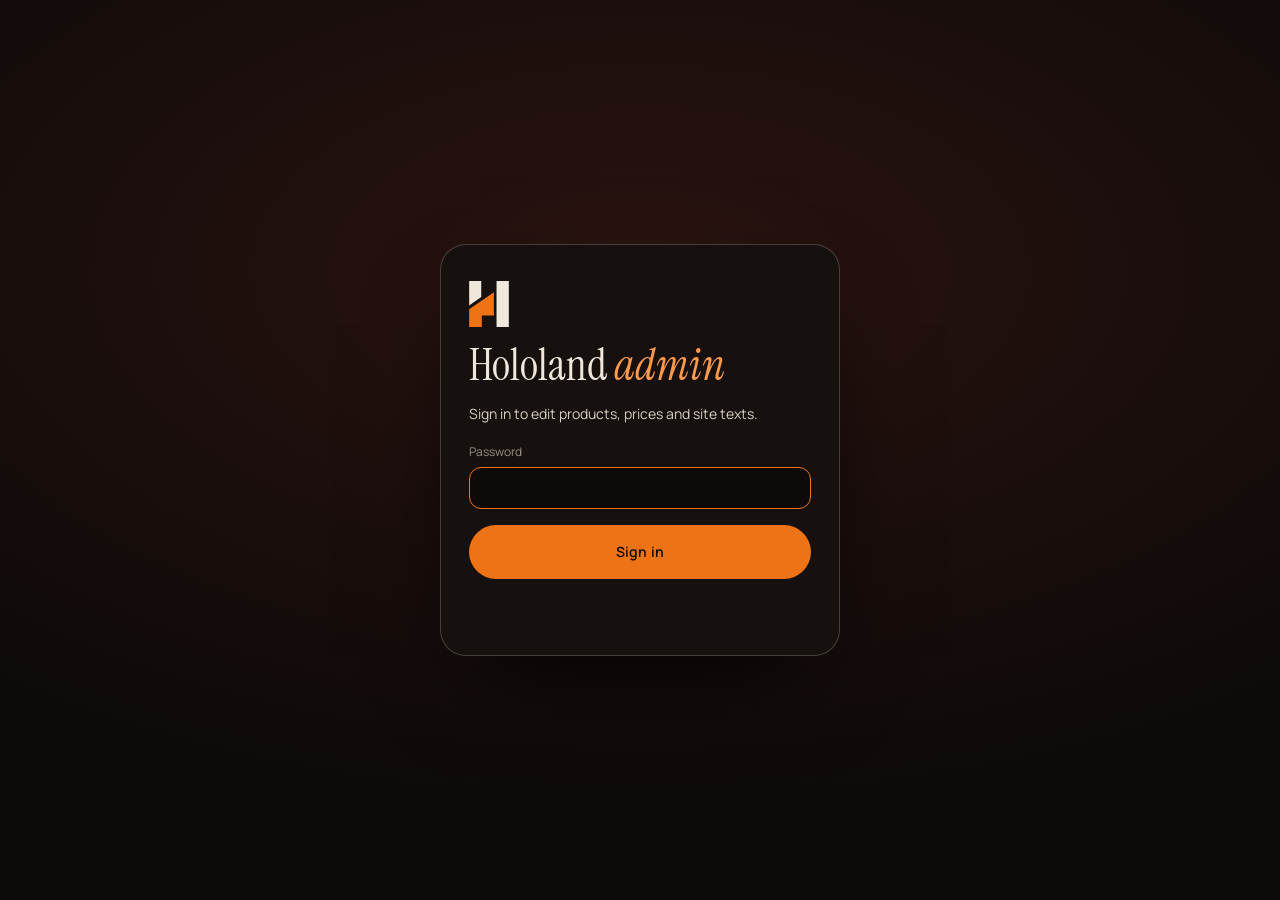
==== commit a45fa628: "Phone speed and UI fixes from a mobile sanity test Speed (Lighthouse mobile, slow 4G: performance 82" ====
--- a/admin.html
+++ b/admin.html
@@ -1,16 +1,16 @@
 <!doctype html>
-<html lang="en">
+<html lang="en" data-theme="dark">
 <head>
   <meta charset="utf-8" />
-  <meta http-equiv="Content-Security-Policy" content="default-src 'self'; script-src 'self' ; style-src 'self' 'unsafe-inline' https://fonts.googleapis.com; font-src 'self' https://fonts.gstatic.com; img-src 'self' data: blob:; media-src 'self' blob:; connect-src 'self' https://hololand.upliftdigitalpartners.workers.dev https://api.open-meteo.com; worker-src 'self' blob:; object-src 'none'; base-uri 'self'; form-action 'self'; frame-src 'none'" />
+  <meta http-equiv="Content-Security-Policy" content="default-src 'self'; script-src 'self' ; style-src 'self' 'unsafe-inline'; font-src 'self'; img-src 'self' data: blob:; media-src 'self' blob:; connect-src 'self' https://hololand.upliftdigitalpartners.workers.dev https://api.open-meteo.com; worker-src 'self' blob:; object-src 'none'; base-uri 'self'; form-action 'self'; frame-src 'none'" />
   <meta name="referrer" content="strict-origin-when-cross-origin" />
   <meta name="viewport" content="width=device-width, initial-scale=1" />
   <meta name="robots" content="noindex, nofollow" />
   <title>Hololand Admin</title>
   <link rel="icon" type="image/png" href="assets/img/favicon.png" />
-  <link rel="preconnect" href="https://fonts.googleapis.com" />
-  <link rel="preconnect" href="https://fonts.gstatic.com" crossorigin />
-  <link href="https://fonts.googleapis.com/css2?family=Instrument+Serif:ital@0;1&family=Manrope:wght@400;500;600;700&family=Hind+Siliguri:wght@400;500&display=swap" rel="stylesheet" />
+  <link rel="preload" href="assets/fonts/manrope-latin-wght-normal.woff2" as="font" type="font/woff2" crossorigin />
+  <link rel="preload" href="assets/fonts/instrument-serif-latin-400-normal.woff2" as="font" type="font/woff2" crossorigin />
+  <link rel="stylesheet" href="assets/css/fonts.css" />
   <link rel="stylesheet" href="assets/css/style.css" />
   <link rel="stylesheet" href="assets/css/admin.css" />
 </head>
@@ -43,6 +43,7 @@
         <button class="is-active" data-tab="orders">Orders <b class="tab-badge" data-new-badge hidden></b></button>
         <button data-tab="products">Products</button>
         <button data-tab="categories">Categories</button>
+        <button data-tab="promos">Promos</button>
         <button data-tab="texts">Texts &amp; settings</button>
         <button data-tab="faq">FAQ</button>
         <button data-tab="reviews">Reviews</button>
@@ -69,6 +70,14 @@
       <div class="toolbar">
         <input type="search" class="inp" placeholder="Search order no., name, phone or address…" data-order-search />
         <button class="btn btn--ghost btn--sm" data-orders-refresh><span>Refresh</span></button>
+        <details class="exportbox"><summary class="btn btn--ghost btn--sm"><span>Export to Excel</span></summary>
+          <div class="exportbox__body">
+            <label class="f"><span>From</span><input type="date" data-export-from /></label>
+            <label class="f"><span>To</span><input type="date" data-export-to /></label>
+            <button class="btn btn--solid btn--sm" data-export-go><span>Download CSV</span></button>
+            <span class="status" data-export-status></span>
+          </div>
+        </details>
         <span class="stats__updated" data-orders-updated></span>
       </div>
       <p class="status" data-orders-status></p>
@@ -78,6 +87,14 @@
     </section>
 
     <section class="tab" data-tab-pane="products">
+      <details class="alerts feedbox">
+        <summary><span>🛒 Facebook, Instagram &amp; Google shop feed</span><small>Automatic</small></summary>
+        <div class="alerts__body">
+          <p class="hint">This link lists every product (shown ones only) with prices, photos, sizes and live stock. Facebook, Instagram and Google read it on a schedule, so your changes reach them automatically.</p>
+          <div class="toolbar"><input class="inp" data-feed-url readonly /><button class="btn btn--ghost btn--sm" data-feed-copy><span>Copy link</span></button><a class="link-btn" data-feed-open target="_blank" rel="noopener">Open ↗</a></div>
+          <p class="hint"><strong>Facebook &amp; Instagram:</strong> Commerce Manager → Catalogue → Data sources → Add items → Data feed → Scheduled feed → paste the link → repeat every hour → currency BDT.<br /><strong>Google (free listings):</strong> Merchant Center → Products → Add products → Scheduled fetch → paste the link.</p>
+        </div>
+      </details>
       <div class="toolbar">
         <input type="search" class="inp" placeholder="Search name or code…" data-search />
         <select class="inp" data-cat-filter><option value="">All categories</option></select>
@@ -92,6 +109,23 @@
       <p class="hint">Each category gets its own tab in the shop and its own sizes. The <strong>Section</strong> decides which menu link it appears under (Men, Women, Kids, or only under Shop for “Everyone”). After changes, click <strong>Publish</strong>.</p>
       <div data-cat-list></div>
       <button class="btn btn--ghost btn--sm" data-cat-add><span>+ Add category</span></button>
+    </section>
+
+    <!-- Promo codes -->
+    <section class="tab" data-tab-pane="promos">
+      <p class="hint">Promo codes work instantly, with no Publish needed. Customers type the code at checkout; the discount comes off the items (not delivery). Cancelling an order gives the use back.</p>
+      <form class="fgroup promoform" data-promo-form>
+        <h3>New promo code</h3>
+        <div class="grid2">
+          <label class="f"><span>Code</span><input name="code" placeholder="EID10" maxlength="20" autocapitalize="characters" required /></label>
+          <label class="f"><span>Discount</span><span class="promoform__disc"><input name="value" type="number" min="1" step="1" placeholder="10" required /><select name="type"><option value="percent">% off</option><option value="amount">৳ off</option></select></span></label>
+          <label class="f"><span>Minimum order (৳) <small>optional</small></span><input name="min_total" type="number" min="0" step="1" placeholder="0" /></label>
+          <label class="f"><span>Last day <small>optional</small></span><input name="expires" type="date" /></label>
+          <label class="f"><span>Max uses <small>optional</small></span><input name="max_uses" type="number" min="1" step="1" placeholder="Unlimited" /></label>
+        </div>
+        <div class="toolbar"><button class="btn btn--solid btn--sm"><span>Save code</span></button><span class="status" data-promo-status></span></div>
+      </form>
+      <div class="promolist" data-promo-list></div>
     </section>
 
     <section class="tab" data-tab-pane="texts">
@@ -131,6 +165,16 @@
         <button class="btn btn--ghost btn--sm" data-stats-refresh><span>Refresh</span></button>
         <span class="stats__updated" data-stats-updated></span>
       </div>
+      <h2 class="stats__h">Sales <small>from orders</small></h2>
+      <div class="kpis" data-sales-kpis></div>
+      <figure class="chart" data-sales-chart hidden>
+        <figcaption><strong>Revenue per day</strong><span data-chart-sub></span></figcaption>
+        <div class="chart__plot" data-chart-plot></div>
+        <div class="chart__tip" data-chart-tip role="status" hidden></div>
+        <details class="chart__table"><summary>Show as table</summary><div data-chart-table></div></details>
+      </figure>
+      <div class="ranks" data-sales-ranks></div>
+      <h2 class="stats__h">Visitors</h2>
       <p class="status" data-stats-status></p>
       <div class="kpis" data-kpis></div>
       <figure class="chart" data-chart hidden>
@@ -161,6 +205,8 @@
           <label class="f"><span>Name</span><input name="name" required /></label>
           <label class="f"><span>Code</span><input name="code" required placeholder="MP-230" /></label>
           <label class="f"><span>Price (৳)</span><input name="price" type="number" min="1" step="1" required /></label>
+          <label class="f"><span>Sale price (৳) <small>optional</small></span><input name="sale_price" type="number" min="1" step="1" placeholder="Leave empty = no sale" /></label>
+          <label class="f"><span>Sale ends <small>optional, last day</small></span><input name="sale_ends" type="date" /></label>
           <label class="f"><span>Category</span><select name="cat"></select></label>
           <label class="f"><span>Type</span><input name="type" placeholder="Panjabi" /></label>
           <label class="f"><span>Colour name</span><input name="color" placeholder="Maroon" /></label>
@@ -188,5 +234,6 @@
 
   <div class="toast" data-toast></div>
   <script type="module" src="assets/js/admin.js"></script>
+  <div class="printsheet" data-printsheet aria-hidden="true"></div>
 </body>
 </html>
--- a/assets/css/fonts.css
+++ b/assets/css/fonts.css
@@ -0,0 +1,122 @@
+/* Self-hosted fonts (SIL Open Font License, see assets/fonts/LICENSE-*.txt).
+   unicode-range means a phone only downloads the files for the letters on the page. */
+@font-face {
+  font-family: 'Instrument Serif';
+  font-style: normal;
+  font-display: swap;
+  font-weight: 400;
+  src: url(../fonts/instrument-serif-latin-ext-400-normal.woff2) format('woff2');
+  unicode-range: U+0100-02BA,U+02BD-02C5,U+02C7-02CC,U+02CE-02D7,U+02DD-02FF,U+0304,U+0308,U+0329,U+1D00-1DBF,U+1E00-1E9F,U+1EF2-1EFF,U+2020,U+20A0-20AB,U+20AD-20C0,U+2113,U+2C60-2C7F,U+A720-A7FF;
+}
+@font-face {
+  font-family: 'Instrument Serif';
+  font-style: normal;
+  font-display: swap;
+  font-weight: 400;
+  src: url(../fonts/instrument-serif-latin-400-normal.woff2) format('woff2');
+  unicode-range: U+0000-00FF,U+0131,U+0152-0153,U+02BB-02BC,U+02C6,U+02DA,U+02DC,U+0304,U+0308,U+0329,U+2000-206F,U+20AC,U+2122,U+2191,U+2193,U+2212,U+2215,U+FEFF,U+FFFD;
+}
+@font-face {
+  font-family: 'Instrument Serif';
+  font-style: italic;
+  font-display: swap;
+  font-weight: 400;
+  src: url(../fonts/instrument-serif-latin-ext-400-italic.woff2) format('woff2');
+  unicode-range: U+0100-02BA,U+02BD-02C5,U+02C7-02CC,U+02CE-02D7,U+02DD-02FF,U+0304,U+0308,U+0329,U+1D00-1DBF,U+1E00-1E9F,U+1EF2-1EFF,U+2020,U+20A0-20AB,U+20AD-20C0,U+2113,U+2C60-2C7F,U+A720-A7FF;
+}
+@font-face {
+  font-family: 'Instrument Serif';
+  font-style: italic;
+  font-display: swap;
+  font-weight: 400;
+  src: url(../fonts/instrument-serif-latin-400-italic.woff2) format('woff2');
+  unicode-range: U+0000-00FF,U+0131,U+0152-0153,U+02BB-02BC,U+02C6,U+02DA,U+02DC,U+0304,U+0308,U+0329,U+2000-206F,U+20AC,U+2122,U+2191,U+2193,U+2212,U+2215,U+FEFF,U+FFFD;
+}
+@font-face {
+  font-family: 'Manrope';
+  font-style: normal;
+  font-display: swap;
+  font-weight: 200 800;
+  src: url(../fonts/manrope-latin-ext-wght-normal.woff2) format('woff2');
+  unicode-range: U+0100-02BA,U+02BD-02C5,U+02C7-02CC,U+02CE-02D7,U+02DD-02FF,U+0304,U+0308,U+0329,U+1D00-1DBF,U+1E00-1E9F,U+1EF2-1EFF,U+2020,U+20A0-20AB,U+20AD-20C0,U+2113,U+2C60-2C7F,U+A720-A7FF;
+}
+@font-face {
+  font-family: 'Manrope';
+  font-style: normal;
+  font-display: swap;
+  font-weight: 200 800;
+  src: url(../fonts/manrope-latin-wght-normal.woff2) format('woff2');
+  unicode-range: U+0000-00FF,U+0131,U+0152-0153,U+02BB-02BC,U+02C6,U+02DA,U+02DC,U+0304,U+0308,U+0329,U+2000-206F,U+20AC,U+2122,U+2191,U+2193,U+2212,U+2215,U+FEFF,U+FFFD;
+}
+@font-face {
+  font-family: 'Hind Siliguri';
+  font-style: normal;
+  font-display: swap;
+  font-weight: 400;
+  src: url(../fonts/hind-siliguri-bengali-400-normal.woff2) format('woff2');
+  unicode-range: U+0951-0952,U+0964-0965,U+0980-09FE,U+1CD0,U+1CD2,U+1CD5-1CD6,U+1CD8,U+1CE1,U+1CEA,U+1CED,U+1CF2,U+1CF5-1CF7,U+200C-200D,U+20B9,U+25CC,U+A8F1;
+}
+@font-face {
+  font-family: 'Hind Siliguri';
+  font-style: normal;
+  font-display: swap;
+  font-weight: 400;
+  src: url(../fonts/hind-siliguri-latin-ext-400-normal.woff2) format('woff2');
+  unicode-range: U+0100-02BA,U+02BD-02C5,U+02C7-02CC,U+02CE-02D7,U+02DD-02FF,U+0304,U+0308,U+0329,U+1D00-1DBF,U+1E00-1E9F,U+1EF2-1EFF,U+2020,U+20A0-20AB,U+20AD-20C0,U+2113,U+2C60-2C7F,U+A720-A7FF;
+}
+@font-face {
+  font-family: 'Hind Siliguri';
+  font-style: normal;
+  font-display: swap;
+  font-weight: 400;
+  src: url(../fonts/hind-siliguri-latin-400-normal.woff2) format('woff2');
+  unicode-range: U+0000-00FF,U+0131,U+0152-0153,U+02BB-02BC,U+02C6,U+02DA,U+02DC,U+0304,U+0308,U+0329,U+2000-206F,U+20AC,U+2122,U+2191,U+2193,U+2212,U+2215,U+FEFF,U+FFFD;
+}
+@font-face {
+  font-family: 'Hind Siliguri';
+  font-style: normal;
+  font-display: swap;
+  font-weight: 500;
+  src: url(../fonts/hind-siliguri-bengali-500-normal.woff2) format('woff2');
+  unicode-range: U+0951-0952,U+0964-0965,U+0980-09FE,U+1CD0,U+1CD2,U+1CD5-1CD6,U+1CD8,U+1CE1,U+1CEA,U+1CED,U+1CF2,U+1CF5-1CF7,U+200C-200D,U+20B9,U+25CC,U+A8F1;
+}
+@font-face {
+  font-family: 'Hind Siliguri';
+  font-style: normal;
+  font-display: swap;
+  font-weight: 500;
+  src: url(../fonts/hind-siliguri-latin-ext-500-normal.woff2) format('woff2');
+  unicode-range: U+0100-02BA,U+02BD-02C5,U+02C7-02CC,U+02CE-02D7,U+02DD-02FF,U+0304,U+0308,U+0329,U+1D00-1DBF,U+1E00-1E9F,U+1EF2-1EFF,U+2020,U+20A0-20AB,U+20AD-20C0,U+2113,U+2C60-2C7F,U+A720-A7FF;
+}
+@font-face {
+  font-family: 'Hind Siliguri';
+  font-style: normal;
+  font-display: swap;
+  font-weight: 500;
+  src: url(../fonts/hind-siliguri-latin-500-normal.woff2) format('woff2');
+  unicode-range: U+0000-00FF,U+0131,U+0152-0153,U+02BB-02BC,U+02C6,U+02DA,U+02DC,U+0304,U+0308,U+0329,U+2000-206F,U+20AC,U+2122,U+2191,U+2193,U+2212,U+2215,U+FEFF,U+FFFD;
+}
+@font-face {
+  font-family: 'Hind Siliguri';
+  font-style: normal;
+  font-display: swap;
+  font-weight: 600;
+  src: url(../fonts/hind-siliguri-bengali-600-normal.woff2) format('woff2');
+  unicode-range: U+0951-0952,U+0964-0965,U+0980-09FE,U+1CD0,U+1CD2,U+1CD5-1CD6,U+1CD8,U+1CE1,U+1CEA,U+1CED,U+1CF2,U+1CF5-1CF7,U+200C-200D,U+20B9,U+25CC,U+A8F1;
+}
+@font-face {
+  font-family: 'Hind Siliguri';
+  font-style: normal;
+  font-display: swap;
+  font-weight: 600;
+  src: url(../fonts/hind-siliguri-latin-ext-600-normal.woff2) format('woff2');
+  unicode-range: U+0100-02BA,U+02BD-02C5,U+02C7-02CC,U+02CE-02D7,U+02DD-02FF,U+0304,U+0308,U+0329,U+1D00-1DBF,U+1E00-1E9F,U+1EF2-1EFF,U+2020,U+20A0-20AB,U+20AD-20C0,U+2113,U+2C60-2C7F,U+A720-A7FF;
+}
+@font-face {
+  font-family: 'Hind Siliguri';
+  font-style: normal;
+  font-display: swap;
+  font-weight: 600;
+  src: url(../fonts/hind-siliguri-latin-600-normal.woff2) format('woff2');
+  unicode-range: U+0000-00FF,U+0131,U+0152-0153,U+02BB-02BC,U+02C6,U+02DA,U+02DC,U+0304,U+0308,U+0329,U+2000-206F,U+20AC,U+2122,U+2191,U+2193,U+2212,U+2215,U+FEFF,U+FFFD;
+}
--- a/assets/css/style.css
+++ b/assets/css/style.css
@@ -1,25 +1,57 @@
 /* ============ Tokens ============ */
 :root {
+  /* Light theme (default): white & orange. Dark theme below; picked in admin → Texts & settings. */
+  --ink: #ffffff;
+  --ink-2: #faf5ef;
+  --ink-3: #f1e6da;
+  --cream: #1f1612;
+  --cream-2: #4d4038;
+  --muted: #7a6a5c;
+  --orange: #ed7315;
+  --orange-2: #b85207;
+  --maroon: #4b1419;
+  --line: rgba(31, 22, 18, 0.12);
+  --line-2: rgba(31, 22, 18, 0.22);
+  --bg-rgb: 255, 255, 255;
+  --bg2-rgb: 250, 245, 239;
+  --fg-rgb: 31, 22, 18;
+  --on-orange: #1a0f0a;
+  --scrim: rgba(31, 22, 18, 0.45);
+  --glow-1: #ffe6d1;
+  --glow-2: #fff4ea;
+  --glow-3: #fff1e4;
+  color-scheme: light;
+
+  --serif: 'Instrument Serif', 'Times New Roman', serif;
+  --sans: 'Manrope', system-ui, -apple-system, 'Segoe UI', sans-serif;
+  --bn: 'Hind Siliguri', var(--sans);
+
+  --gutter: clamp(16px, 4vw, 56px);
+  --radius: 18px;
+  --ease: cubic-bezier(0.22, 1, 0.36, 1);
+  --nav-h: 76px;
+}
+
+/* Dark theme (the original look) */
+[data-theme="dark"] {
   --ink: #0d0a09;
   --ink-2: #16110f;
   --ink-3: #211916;
   --cream: #efe7dc;
   --cream-2: #d9cfc2;
   --muted: #9a8f84;
-  --orange: #ed7315;
   --orange-2: #ff9a4a;
-  --maroon: #4b1419;
   --line: rgba(239, 231, 220, 0.12);
   --line-2: rgba(239, 231, 220, 0.22);
-
-  --serif: 'Instrument Serif', 'Times New Roman', serif;
-  --sans: 'Manrope', system-ui, -apple-system, 'Segoe UI', sans-serif;
-  --bn: 'Hind Siliguri', var(--sans);
-
-  --gutter: clamp(16px, 4vw, 56px);
-  --radius: 18px;
-  --ease: cubic-bezier(0.22, 1, 0.36, 1);
-  --nav-h: 76px;
+  --bg-rgb: 13, 10, 9;
+  --bg2-rgb: 22, 17, 15;
+  --fg-rgb: 239, 231, 220;
+  --on-orange: #0d0a09;
+  --scrim: rgba(5, 4, 3, 0.7);
+  --glow-1: #3a1518;
+  --glow-2: #1a0e0c;
+  --glow-3: #22120f;
+  color-scheme: dark;
 }
 
 *, *::before, *::after { box-sizing: border-box; }
@@ -44,7 +76,7 @@
 button { font: inherit; color: inherit; background: none; border: 0; cursor: pointer; padding: 0; }
 input, select { font: inherit; color: inherit; }
 em { font-family: var(--serif); font-style: italic; font-weight: 400; }
-::selection { background: var(--orange); color: var(--ink); }
+::selection { background: var(--orange); color: var(--on-orange); }
 .sr-only { position: absolute; width: 1px; height: 1px; overflow: hidden; clip: rect(0 0 0 0); white-space: nowrap; }
 .mono { font-size: 11px; letter-spacing: 0.18em; text-transform: uppercase; color: var(--muted); font-weight: 500; }
 .bn { font-family: var(--bn); }
@@ -83,12 +115,12 @@
   animation: grain 1s steps(6) infinite;
 }
 /* Lite mode (phones, low-power devices): drop the costly always-on effects */
-.lite .grain, .lite .footer__gl { display: none; }
+.lite .grain { display: none; }
 .lite .stylist__glow { animation: none; filter: none; }
-.lite .nav.is-scrolled { background: rgba(13,10,9,.94); }
+.lite .nav.is-scrolled { background: rgba(var(--bg-rgb), .94); }
 .lite .nav, .lite .card__add, .lite .card__tag, .lite .shopbar, .lite .pdp-bar, .lite .lb-tile span, .lite .modal__scrim, .lite .drawer__scrim { backdrop-filter: none !important; -webkit-backdrop-filter: none !important; }
-.lite .card__add, .lite .card__tag, .lite .lb-tile span { background: rgba(13,10,9,.86); }
-.lite .shopbar, .lite .pdp-bar { background: rgba(22,17,15,.97); }
+.lite .card__add, .lite .card__tag, .lite .lb-tile span { background: rgba(var(--bg-rgb), .86); }
+.lite .shopbar, .lite .pdp-bar { background: rgba(var(--bg2-rgb), .97); }
 .marquee__track.is-css { animation: marqueeLoop 38s linear infinite; }
 @keyframes marqueeLoop { to { transform: translate3d(-50%, 0, 0); } }
 @keyframes grain { 0%{transform:translate(0,0)} 20%{transform:translate(-4%,3%)} 40%{transform:translate(3%,-5%)} 60%{transform:translate(-6%,-2%)} 80%{transform:translate(5%,4%)} 100%{transform:translate(0,0)} }
@@ -102,18 +134,18 @@
   transition: background .5s, backdrop-filter .5s, transform .6s var(--ease), border-color .5s;
   border-bottom: 1px solid transparent;
 }
-.nav.is-scrolled { background: rgba(13,10,9,.62); backdrop-filter: blur(16px) saturate(140%); -webkit-backdrop-filter: blur(16px) saturate(140%); border-color: var(--line); }
+.nav.is-scrolled { background: rgba(var(--bg-rgb), .62); backdrop-filter: blur(16px) saturate(140%); -webkit-backdrop-filter: blur(16px) saturate(140%); border-color: var(--line); }
 .nav.is-hidden { transform: translateY(-100%); }
 .nav__brand { display: flex; align-items: center; gap: 12px; font-weight: 600; letter-spacing: .32em; text-transform: uppercase; font-size: 13px; }
 .brandmark { width: 22px; height: 26px; }
 .nav__links { display: flex; gap: 6px; }
 .nav__links a { position: relative; padding: 8px 14px; font-size: 13px; font-weight: 500; color: var(--cream-2); border-radius: 99px; transition: color .3s, background .3s; }
-.nav__links a:hover { color: var(--cream); background: rgba(239,231,220,.06); }
+.nav__links a:hover { color: var(--cream); background: rgba(var(--fg-rgb), .06); }
 .nav__right { display: flex; align-items: center; gap: 12px; }
 .weather-chip { font-size: 12px; color: var(--cream-2); padding: 7px 12px; border: 1px solid var(--line); border-radius: 99px; white-space: nowrap; }
 .bag-btn { position: relative; display: grid; place-items: center; width: 44px; height: 44px; border-radius: 50%; border: 1px solid var(--line-2); transition: background .3s, border-color .3s; }
 .bag-btn:hover { background: var(--cream); color: var(--ink); }
-.bag-btn__count { position: absolute; top: -2px; right: -2px; min-width: 18px; height: 18px; padding: 0 5px; border-radius: 99px; background: var(--orange); color: var(--ink); font-size: 10px; font-weight: 700; display: grid; place-items: center; transform: scale(0); transition: transform .4s var(--ease); }
+.bag-btn__count { position: absolute; top: -2px; right: -2px; min-width: 18px; height: 18px; padding: 0 5px; border-radius: 99px; background: var(--orange); color: var(--on-orange); font-size: 10px; font-weight: 700; display: grid; place-items: center; transform: scale(0); transition: transform .4s var(--ease); }
 .bag-btn__count.has-items { transform: scale(1); }
 .menu-btn { display: none; width: 44px; height: 44px; border-radius: 50%; border: 1px solid var(--line-2); position: relative; }
 .menu-btn i { position: absolute; left: 14px; right: 14px; height: 1.5px; background: currentColor; transition: transform .4s var(--ease); }
@@ -141,12 +173,13 @@
 .btn { position: relative; display: inline-flex; align-items: center; gap: 10px; height: 54px; padding: 0 28px; border-radius: 99px; font-size: 14px; font-weight: 600; letter-spacing: .02em; overflow: hidden; isolation: isolate; transition: color .45s var(--ease), border-color .45s; }
 .btn span, .btn b { position: relative; z-index: 1; }
 .btn::before { content: ''; position: absolute; inset: 0; z-index: 0; border-radius: inherit; transform: translateY(101%); transition: transform .55s var(--ease); }
-.btn:hover::before { transform: translateY(0); }
-.btn--solid { background: var(--orange); color: var(--ink); }
+@media (hover: hover) { .btn:hover::before { transform: translateY(0); } }
+.btn--solid { background: var(--orange); color: var(--on-orange); }
 .btn--solid::before { background: var(--cream); }
+@media (hover: hover) { .btn--solid:hover { color: var(--ink); } }
 .btn--ghost { border: 1px solid var(--line-2); color: var(--cream); }
 .btn--ghost::before { background: var(--cream); }
-.btn--ghost:hover { color: var(--ink); }
+@media (hover: hover) { .btn--ghost:hover { color: var(--ink); } }
 .btn--wide { width: 100%; justify-content: center; }
 .btn:disabled { opacity: .5; cursor: not-allowed; }
 .spark { color: var(--orange); font-weight: 400; }
@@ -158,10 +191,10 @@
 
 /* ============ Hero ============ */
 .hero { position: relative; height: 100vh; height: 100svh; min-height: 620px; overflow: hidden; }
-.hero { background: radial-gradient(70% 90% at 78% 55%, #3a1518 0%, #1a0e0c 45%, var(--ink) 75%); }
+.hero { background: radial-gradient(70% 90% at 78% 55%, var(--glow-1) 0%, var(--glow-2) 45%, var(--ink) 75%); }
 /* Product photo slideshow: an arch on the right on big screens, full-bleed on phones */
-.hero__slides { position: absolute; z-index: 1; right: max(var(--gutter), 7vw); top: calc(var(--nav-h) + 2vh); bottom: max(13vh, 112px); aspect-ratio: 2 / 3; max-width: 46vw; border-radius: 999px 999px 24px 24px; overflow: hidden; background: var(--ink-3); touch-action: pan-y; box-shadow: 0 60px 120px -40px rgba(0,0,0,.8); }
-.hero__slides::after { content: ''; position: absolute; inset: 0; border-radius: inherit; box-shadow: inset 0 0 0 1px rgba(239,231,220,.1); pointer-events: none; }
+.hero__slides { position: absolute; z-index: 1; right: max(var(--gutter), 7vw); top: calc(var(--nav-h) + 3vh); bottom: 8vh; aspect-ratio: 2 / 3; max-width: 46vw; border-radius: 999px 999px 24px 24px; overflow: hidden; background: var(--ink-3); touch-action: pan-y; box-shadow: 0 60px 120px -40px rgba(0,0,0,.8); }
+.hero__slides::after { content: ''; position: absolute; inset: 0; border-radius: inherit; box-shadow: inset 0 0 0 1px rgba(var(--fg-rgb), .1); pointer-events: none; }
 .hero__slide { position: absolute; inset: 0; opacity: 0; transition: opacity 1.1s var(--ease), visibility 1.1s; visibility: hidden; }
 .hero__slide.is-active { opacity: 1; visibility: visible; }
 .hero__slide img { width: 100%; height: 100%; object-fit: cover; object-position: center 18%; transform: scale(1.08); transition: transform 7s linear; }
@@ -184,8 +217,8 @@
 @media (max-width: 760px) {
   .hero__slides { inset: 0; max-width: none; aspect-ratio: auto; border-radius: 0; box-shadow: none; }
   .hero__slides::after { display: none; }
-  .hero__shade { display: block; position: absolute; inset: 0; z-index: 1; pointer-events: none; background: linear-gradient(to top, var(--ink) 4%, rgba(13,10,9,.82) 30%, rgba(13,10,9,.25) 58%, rgba(13,10,9,.45) 100%); }
-  .hero__content { max-width: none; right: var(--gutter); bottom: 110px; }
+  .hero__shade { display: block; position: absolute; inset: 0; z-index: 1; pointer-events: none; background: linear-gradient(to top, var(--ink) 4%, rgba(var(--bg-rgb), .82) 30%, rgba(var(--bg-rgb), .25) 58%, rgba(var(--bg-rgb), .45) 100%); }
+  .hero__content { max-width: none; right: var(--gutter); bottom: 56px; }
   .hero__content .eyebrow { display: none; }
   .hero__title { font-size: clamp(52px, 15.5vw, 96px); margin-bottom: 18px; }
   .hero__sub { font-size: 15px; margin-bottom: 24px; }
@@ -209,7 +242,7 @@
 .coll-card__media { aspect-ratio: 4 / 5.4; position: relative; background: var(--ink-3); }
 .coll-card__media img { position: absolute; left: 0; top: -8%; width: 100%; height: 116%; object-fit: cover; transition: transform 1.2s var(--ease), filter .8s; filter: saturate(.92); }
 .coll-card:hover .coll-card__media img { transform: scale(1.05); filter: saturate(1.08); }
-.coll-card__media::after { content: ''; position: absolute; inset: 0; border-radius: inherit; box-shadow: inset 0 0 0 1px rgba(239,231,220,.08); pointer-events: none; }
+.coll-card__media::after { content: ''; position: absolute; inset: 0; border-radius: inherit; box-shadow: inset 0 0 0 1px rgba(var(--fg-rgb), .08); pointer-events: none; }
 .coll-card__body { padding-top: 26px; max-width: 440px; }
 .coll-card__body h3 { font-family: var(--serif); font-weight: 400; font-size: clamp(36px, 4.2vw, 64px); line-height: 1; margin: 10px 0 14px; }
 .coll-card__body p { color: var(--cream-2); margin: 0 0 20px; }
@@ -220,7 +253,7 @@
 }
 
 /* ============ Lookbook ============ */
-.lookbook { position: relative; height: 320vh; background: radial-gradient(120% 80% at 50% 60%, #22120f 0%, var(--ink) 60%); z-index: 1; }
+.lookbook { position: relative; height: 320vh; background: radial-gradient(120% 80% at 50% 60%, var(--glow-3) 0%, var(--ink) 60%); z-index: 1; }
 .lookbook__pin { position: sticky; top: 0; height: 100vh; height: 100svh; overflow: hidden; }
 .lookbook__gl { position: absolute; inset: 0; width: 100%; height: 100%; display: block; touch-action: pan-y; }
 .lookbook__head { position: absolute; top: calc(var(--nav-h) + 3vh); left: var(--gutter); pointer-events: none; }
@@ -250,11 +283,15 @@
 .card__media img.alt { opacity: 0; }
 .card:hover .card__media img { transform: scale(1.06); }
 .card:hover .card__media img.alt { opacity: 1; }
-.card__add { position: absolute; left: 50%; bottom: 16px; transform: translate(-50%, 20px); opacity: 0; white-space: nowrap; height: 42px; padding: 0 20px; font-size: 12px; background: rgba(13,10,9,.72); backdrop-filter: blur(10px); -webkit-backdrop-filter: blur(10px); color: var(--cream); border: 1px solid var(--line-2); transition: transform .5s var(--ease), opacity .4s, color .45s; }
+.card__add { position: absolute; left: 50%; bottom: 16px; transform: translate(-50%, 20px); opacity: 0; white-space: nowrap; height: 42px; padding: 0 20px; font-size: 12px; background: rgba(var(--bg-rgb), .72); backdrop-filter: blur(10px); -webkit-backdrop-filter: blur(10px); color: var(--cream); border: 1px solid var(--line-2); transition: transform .5s var(--ease), opacity .4s, color .45s; }
 .card:hover .card__add, .card:focus-within .card__add { transform: translate(-50%, 0); opacity: 1; }
 .card__add:hover { color: var(--ink); }
 .card__add::before { background: var(--cream); }
-.card__tag { position: absolute; top: 14px; left: 50%; transform: translateX(-50%); font-size: 10px; letter-spacing: .16em; text-transform: uppercase; padding: 5px 10px; border-radius: 99px; background: rgba(13,10,9,.6); backdrop-filter: blur(6px); -webkit-backdrop-filter: blur(6px); z-index: 1; white-space: nowrap; }
+.card__tag { position: absolute; top: 14px; left: 50%; transform: translateX(-50%); font-size: 10px; letter-spacing: .16em; text-transform: uppercase; padding: 5px 10px; border-radius: 99px; background: rgba(var(--bg-rgb), .6); backdrop-filter: blur(6px); -webkit-backdrop-filter: blur(6px); z-index: 1; white-space: nowrap; }
+.price-was { color: var(--muted); font-weight: 400; font-size: .85em; margin-right: 2px; }
+.price-now { color: var(--orange-2); }
+.price-off { display: inline-block; padding: 1px 6px; border-radius: 99px; background: var(--orange); color: var(--on-orange); font-size: 11px; font-weight: 700; vertical-align: 2px; }
+.card__price .price-off { font-size: 10px; }
 .card__info { display: flex; justify-content: space-between; align-items: flex-start; gap: 10px; padding-top: 16px; }
 .card__info h3 { margin: 4px 0 0; font-size: 16px; font-weight: 600; line-height: 1.3; }
 .card__price { font-weight: 600; white-space: nowrap; }
@@ -275,11 +312,11 @@
 .pulse.is-live { background: #43d17a; box-shadow: 0 0 0 0 rgba(67,209,122,.6); }
 @keyframes pulse { 70% { box-shadow: 0 0 0 10px rgba(237,115,21,0); } 100% { box-shadow: 0 0 0 0 rgba(237,115,21,0); } }
 
-.chat { position: relative; height: min(640px, 78vh); display: flex; flex-direction: column; border-radius: 28px; background: linear-gradient(180deg, rgba(239,231,220,.06), rgba(239,231,220,.02)); border: 1px solid var(--line-2); backdrop-filter: blur(20px); -webkit-backdrop-filter: blur(20px); box-shadow: 0 40px 120px -40px rgba(0,0,0,.8); overflow: hidden; }
+.chat { position: relative; height: min(640px, 78vh); display: flex; flex-direction: column; border-radius: 28px; background: linear-gradient(180deg, rgba(var(--fg-rgb), .06), rgba(var(--fg-rgb), .02)); border: 1px solid var(--line-2); backdrop-filter: blur(20px); -webkit-backdrop-filter: blur(20px); box-shadow: 0 40px 120px -40px rgba(0,0,0,.8); overflow: hidden; }
 .chat__log { flex: 1; overflow-y: auto; padding: 24px; display: flex; flex-direction: column; gap: 16px; overscroll-behavior: contain; scrollbar-width: thin; scrollbar-color: var(--line-2) transparent; }
 .msg { flex: none; max-width: 88%; padding: 12px 16px; border-radius: 18px; font-size: 15px; line-height: 1.55; white-space: pre-wrap; }
-.msg--bot { align-self: flex-start; background: rgba(239,231,220,.07); border-bottom-left-radius: 6px; }
-.msg--user { align-self: flex-end; background: var(--orange); color: var(--ink); font-weight: 500; border-bottom-right-radius: 6px; }
+.msg--bot { align-self: flex-start; background: rgba(var(--fg-rgb), .07); border-bottom-left-radius: 6px; }
+.msg--user { align-self: flex-end; background: var(--orange); color: var(--on-orange); font-weight: 500; border-bottom-right-radius: 6px; }
 .msg--typing { display: flex; gap: 5px; padding: 16px 18px; }
 .msg--typing i { width: 6px; height: 6px; border-radius: 50%; background: var(--cream-2); animation: blink 1.2s infinite; }
 .msg--typing i:nth-child(2) { animation-delay: .15s; } .msg--typing i:nth-child(3) { animation-delay: .3s; }
@@ -294,11 +331,11 @@
 .chat__chips { display: flex; gap: 8px; padding: 0 24px 14px; overflow-x: auto; scrollbar-width: none; }
 .chat__chips button { flex: none; padding: 8px 14px; border-radius: 99px; border: 1px solid var(--line-2); font-size: 13px; color: var(--cream-2); transition: all .3s; }
 .chat__chips button:hover { border-color: var(--orange); color: var(--cream); }
-.chat__form { display: flex; align-items: center; gap: 8px; margin: 0 14px 14px; padding: 6px; border-radius: 99px; background: rgba(13,10,9,.6); border: 1px solid var(--line-2); }
+.chat__form { display: flex; align-items: center; gap: 8px; margin: 0 14px 14px; padding: 6px; border-radius: 99px; background: rgba(var(--bg-rgb), .6); border: 1px solid var(--line-2); }
 .chat__form input { flex: 1; min-width: 0; background: none; border: 0; outline: none; padding: 10px 12px; font-size: 15px; }
 .chat__form input::placeholder { color: var(--muted); }
 .chat__send, .chat__mic { width: 44px; height: 44px; flex: none; border-radius: 50%; display: grid; place-items: center; transition: background .3s, color .3s, transform .3s; }
-.chat__send { background: var(--orange); color: var(--ink); }
+.chat__send { background: var(--orange); color: var(--on-orange); }
 .chat__send:hover { background: var(--cream); }
 .chat__mic { border: 1px solid var(--line-2); }
 .chat__mic.is-recording { background: #e0443a; border-color: #e0443a; animation: rec 1s ease-in-out infinite alternate; }
@@ -337,21 +374,22 @@
 .newsletter input:focus { border-color: var(--orange); }
 .footer__note { color: var(--orange-2); font-size: 14px; min-height: 22px; }
 .footer__cols { position: relative; display: grid; grid-template-columns: repeat(4, minmax(0, 220px)); gap: 24px; margin-top: 40px; }
-.footer__cols h4 { margin: 0 0 14px; font-size: 11px; letter-spacing: .2em; text-transform: uppercase; color: var(--muted); font-weight: 600; }
+.footer__cols h3 { margin: 0 0 14px; font-size: 11px; letter-spacing: .2em; text-transform: uppercase; color: var(--muted); font-weight: 600; }
 .footer__cols a, .footer__cols span { display: block; color: var(--cream-2); font-size: 14px; padding: 4px 0; transition: color .3s; cursor: pointer; }
 .footer__cols span { cursor: default; font-size: 12px; color: var(--muted); }
 .footer__cols a:hover { color: var(--orange-2); }
 .footer__bottom { position: relative; display: flex; justify-content: space-between; gap: 20px; flex-wrap: wrap; padding-top: 40px; margin-top: 60px; border-top: 1px solid var(--line); color: var(--muted); font-size: 13px; }
 @media (max-width: 900px) {
-  .footer__top { min-height: 380px; align-items: flex-start; }
-  .footer__gl { width: 100%; height: 460px; opacity: .45; }
+  .footer__top { min-height: 0; align-items: flex-start; }
+  /* Phones: the 3D logo gets its own space at the top of the footer */
+  .footer__gl { position: relative; width: calc(100% + 2 * var(--gutter)); height: 300px; margin: -40px calc(-1 * var(--gutter)) 8px; opacity: 1; touch-action: pan-y; }
   .footer__cols { grid-template-columns: repeat(2, 1fr); }
 }
 
 /* ============ Modal (quick view) ============ */
 .modal { position: fixed; inset: 0; z-index: 70; display: grid; place-items: center; padding: var(--gutter); visibility: hidden; }
 .modal.is-open { visibility: visible; }
-.modal__scrim, .drawer__scrim { position: absolute; inset: 0; background: rgba(5,4,3,.7); backdrop-filter: blur(6px); -webkit-backdrop-filter: blur(6px); opacity: 0; transition: opacity .5s var(--ease); }
+.modal__scrim, .drawer__scrim { position: absolute; inset: 0; background: var(--scrim); backdrop-filter: blur(6px); -webkit-backdrop-filter: blur(6px); opacity: 0; transition: opacity .5s var(--ease); }
 .is-open .modal__scrim, .is-open .drawer__scrim { opacity: 1; }
 .modal__panel { position: relative; width: min(1040px, 100%); max-height: calc(100svh - 2 * var(--gutter)); overflow: auto; display: grid; grid-template-columns: 1fr 1fr; gap: clamp(20px, 4vw, 56px); padding: clamp(18px, 3vw, 40px); background: var(--ink-2); border: 1px solid var(--line-2); border-radius: 28px; overscroll-behavior: contain; -webkit-overflow-scrolling: touch; opacity: 0; transform: translateY(40px) scale(.97); transition: opacity .5s var(--ease), transform .6s var(--ease); }
 .modal.is-open .modal__panel { opacity: 1; transform: none; }
@@ -405,7 +443,7 @@
 .size-left:empty { display: none; }
 .line-item__low { display: block; color: var(--orange-2); font-weight: 600; }
 .card.is-soldout .card__media img { filter: grayscale(.6) brightness(.7); }
-.card.is-soldout .card__tag { background: rgba(13,10,9,.9); color: var(--cream); }
+.card.is-soldout .card__tag { background: rgba(var(--bg-rgb), .9); color: var(--cream); }
 .btn:disabled { opacity: .45; cursor: not-allowed; }
 .drawer__back { margin-right: 10px; }
 .drawer__back[hidden], .drawer__view[hidden], .drawer__alt[hidden] { display: none; }
@@ -429,6 +467,16 @@
 .choice input:focus-visible + span { outline: 2px solid var(--orange-2); outline-offset: 2px; }
 .checkout .check { display: flex; gap: 10px; align-items: center; font-size: 13px; color: var(--cream-2); cursor: pointer; }
 .checkout .check input { width: 18px; height: 18px; accent-color: var(--orange); }
+.promo__row { display: flex; gap: 8px; }
+.promo__row input { flex: 1; min-width: 0; text-transform: uppercase; }
+.promo__row .btn { height: auto; flex: none; }
+.promo__msg { font-weight: 600; font-size: 12px; min-height: 1em; }
+.promo__msg.is-ok { color: #43d17a; }
+.promo__msg.is-err { color: #ff9a8f; }
+.eta { margin: 14px 0 0; font-size: 13px; font-weight: 600; color: var(--cream-2); }
+.eta:empty { display: none; }
+.co-eta { display: block; margin-top: 8px; font-size: 12px; font-weight: 600; color: var(--orange-2); letter-spacing: 0; }
+.co-eta:empty { display: none; }
 .checkout__privacy { margin: -4px 0 0; font-size: 12px; color: var(--muted); }
 .checkout__sum { display: grid; grid-template-columns: 1fr auto; gap: 6px 12px; margin-bottom: 14px; font-size: 14px; color: var(--cream-2); }
 .checkout__sum strong { font-size: 17px; color: var(--cream); margin-top: 4px; }
@@ -438,7 +486,7 @@
 
 /* Order placed */
 .done__body { flex: 1; overflow-y: auto; padding: 32px 24px; text-align: center; }
-.done__tick { width: 64px; height: 64px; margin: 0 auto 18px; display: grid; place-items: center; border-radius: 50%; background: var(--orange); color: var(--ink); font-size: 30px; font-weight: 700; animation: donePop .6s var(--ease); }
+.done__tick { width: 64px; height: 64px; margin: 0 auto 18px; display: grid; place-items: center; border-radius: 50%; background: var(--orange); color: var(--on-orange); font-size: 30px; font-weight: 700; animation: donePop .6s var(--ease); }
 @keyframes donePop { from { transform: scale(.4); opacity: 0; } }
 .done__body h4 { font-family: var(--serif); font-weight: 400; font-size: 36px; margin: 0 0 12px; }
 .done__body p { margin: 0 0 6px; color: var(--cream-2); font-size: 14px; }
@@ -486,6 +534,12 @@
 .seg button.is-active { background: var(--cream); color: var(--ink); }
 .seg--sm button { padding: 6px 12px; }
 .link-btn { font-size: 13px; color: var(--orange-2); text-decoration: underline; text-underline-offset: 3px; align-self: flex-start; }
+/* Phones: small text links get a bigger invisible tap area (same look, easier to hit). */
+@media (pointer: coarse) {
+  body:not(.adm) :is(.link-btn, .link-arrow, .studio__human) { position: relative; }
+  body:not(.adm) :is(.link-btn, .link-arrow, .studio__human)::after { content: ''; position: absolute; inset: -12px -8px; }
+  .footer__cols a, .footer__cols span { padding: 9px 0; }
+}
 .btn--sm { height: 42px; padding: 0 18px; font-size: 13px; }
 
 .gift__progress { display: flex; gap: 6px; }
@@ -500,7 +554,7 @@
 .gift__loading .msg { margin: 0 auto 10px; }
 .giftcard { flex: none; padding: 16px; border-radius: 18px; background: linear-gradient(135deg, rgba(237,115,21,.14), rgba(75,20,25,.3)); border: 1px solid rgba(237,115,21,.3); display: flex; flex-direction: column; gap: 12px; }
 .giftcard__head { display: flex; justify-content: space-between; align-items: center; gap: 10px; }
-.giftcard textarea { width: 100%; resize: vertical; background: rgba(13,10,9,.5); border: 1px solid var(--line-2); border-radius: 12px; padding: 12px; color: var(--cream); font: 15px/1.5 var(--serif); font-style: italic; outline: none; }
+.giftcard textarea { width: 100%; resize: vertical; background: rgba(var(--bg-rgb), .5); border: 1px solid var(--line-2); border-radius: 12px; padding: 12px; color: var(--cream); font: 15px/1.5 var(--serif); font-style: italic; outline: none; }
 .giftcard textarea:focus { border-color: var(--orange); }
 .giftcard__actions { display: flex; gap: 8px; flex-wrap: wrap; }
 
@@ -509,7 +563,7 @@
 .qv__lang button { font-size: 12px; padding: 4px 10px; border-radius: 99px; border: 1px solid var(--line); color: var(--muted); }
 .qv__lang button.is-active { color: var(--ink); background: var(--cream); border-color: var(--cream); }
 .sizes-head { display: flex; justify-content: space-between; align-items: center; margin-bottom: 10px; }
-.sizer { display: flex; flex-direction: column; gap: 12px; padding: 16px; margin: -8px 0 22px; border-radius: 16px; background: rgba(239,231,220,.04); border: 1px solid var(--line); }
+.sizer { display: flex; flex-direction: column; gap: 12px; padding: 16px; margin: -8px 0 22px; border-radius: 16px; background: rgba(var(--fg-rgb), .04); border: 1px solid var(--line); }
 .sizer[hidden] { display: none; }
 .sizer__row { display: flex; gap: 16px; flex-wrap: wrap; }
 .sizer label { display: flex; flex-direction: column; gap: 6px; font-size: 12px; color: var(--muted); }
@@ -548,13 +602,13 @@
 .faq__item summary i { grid-row: 1 / 3; grid-column: 2; align-self: center; width: 40px; height: 40px; border-radius: 50%; border: 1px solid var(--line-2); position: relative; transition: transform .5s var(--ease), background .3s; }
 .faq__item summary i::before, .faq__item summary i::after { content: ''; position: absolute; left: 50%; top: 50%; width: 12px; height: 1.5px; background: currentColor; transform: translate(-50%, -50%); }
 .faq__item summary i::after { transform: translate(-50%, -50%) rotate(90deg); }
-.faq__item[open] summary i { transform: rotate(45deg); background: var(--orange); color: var(--ink); border-color: var(--orange); }
+.faq__item[open] summary i { transform: rotate(45deg); background: var(--orange); color: var(--on-orange); border-color: var(--orange); }
 .faq__a { padding: 0 60px 26px 0; color: var(--cream-2); display: grid; gap: 6px; }
 .faq__a p { margin: 0; }
 .faq__a .bn { color: var(--muted); }
 
 /* ============ Floating assistant button ============ */
-.fab { position: fixed; right: 20px; bottom: 20px; z-index: 60; display: flex; align-items: center; gap: 10px; height: 52px; padding: 0 20px 0 16px; border-radius: 99px; background: var(--orange); color: var(--ink); font-weight: 700; font-size: 14px; box-shadow: 0 18px 40px -12px rgba(237,115,21,.55); transform: translateY(140%); transition: transform .6s var(--ease), background .3s; }
+.fab { position: fixed; right: 20px; bottom: 20px; z-index: 60; display: flex; align-items: center; gap: 10px; height: 52px; padding: 0 20px 0 16px; border-radius: 99px; background: var(--orange); color: var(--on-orange); font-weight: 700; font-size: 14px; box-shadow: 0 18px 40px -12px rgba(237,115,21,.55); transform: translateY(140%); transition: transform .6s var(--ease), background .3s; }
 .fab span { font-size: 18px; }
 .fab.is-visible { transform: none; }
 .fab:hover { background: var(--cream); }
@@ -562,7 +616,7 @@
 .qv__lang[hidden], .drop__hint[hidden], .palette[hidden], .seg[hidden] { display: none; }
 
 /* ============ Announcement bar + hidden admin link ============ */
-.announce { position: fixed; top: 0; left: 0; right: 0; z-index: 55; height: 34px; display: flex; align-items: center; justify-content: center; padding: 0 var(--gutter); background: var(--orange); color: var(--ink); font-size: 13px; font-weight: 700; text-align: center; white-space: nowrap; overflow: hidden; text-overflow: ellipsis; }
+.announce { position: fixed; top: 0; left: 0; right: 0; z-index: 55; height: 34px; display: flex; align-items: center; justify-content: center; padding: 0 var(--gutter); background: var(--orange); color: var(--on-orange); font-size: 13px; font-weight: 700; text-align: center; white-space: nowrap; overflow: hidden; text-overflow: ellipsis; }
 .announce[hidden] { display: none; }
 body.has-announce .nav { top: 34px; }
 .admin-link { color: inherit; cursor: default; }
--- a/assets/css/admin.css
+++ b/assets/css/admin.css
@@ -237,3 +237,89 @@
 .stockbox__foot { display: flex; align-items: center; gap: 12px; flex-wrap: wrap; }
 .stockbox__foot .status { margin: 0; }
 .prow__name b.danger { font-weight: 600; }
+.feedbox .toolbar .inp { max-width: none; }
+
+/* Promo codes */
+.promoform { margin-bottom: 16px; }
+.promoform__disc { display: flex; gap: 8px; }
+.promoform__disc input { flex: 1; min-width: 0; }
+.promoform__disc select { width: auto; }
+.promolist { display: grid; gap: 8px; }
+.promorow { display: flex; justify-content: space-between; align-items: center; gap: 12px; flex-wrap: wrap; padding: 14px 16px; border: 1px solid var(--line); border-radius: 16px; background: var(--ink-2); }
+.promorow > div { display: grid; gap: 3px; font-size: 13px; color: var(--cream-2); }
+.promorow strong { font-size: 16px; letter-spacing: .06em; color: var(--cream); }
+.promorow__state { display: inline-block; margin-left: 8px; padding: 2px 8px; border-radius: 99px; background: rgba(67,209,122,.15); color: #43d17a; font-size: 11px; font-weight: 700; }
+.promorow.is-off .promorow__state { background: var(--line); color: var(--muted); }
+.promorow.is-off strong { color: var(--muted); }
+.promorow__btns { display: flex; gap: 14px; }
+
+/* Courier on order cards */
+.ocard__courier { display: grid; gap: 4px; padding: 12px 14px; border-radius: 14px; border: 1px solid var(--line-2); background: var(--ink); font-size: 13px; color: var(--cream-2); }
+.ocard__courier b { color: var(--cream); }
+.ocard__courier-btns { display: flex; gap: 14px; margin-top: 4px; }
+.ocard__courier--send { grid-template-columns: minmax(0, 200px) auto; align-items: end; gap: 12px; justify-content: start; }
+
+/* Customer history on order cards */
+.risk { display: flex; justify-content: space-between; align-items: center; gap: 8px; flex-wrap: wrap; margin-bottom: 8px; padding: 8px 10px; border-radius: 12px; font-size: 12px; font-weight: 600; background: var(--ink); border: 1px solid var(--line); }
+.risk select { background: transparent; color: var(--cream-2); border: 1px solid var(--line-2); border-radius: 99px; padding: 4px 8px; font: 600 12px var(--sans); }
+.risk.is-ok { border-color: rgba(67,209,122,.35); color: #7fe0a6; }
+.risk.is-new { color: var(--cream-2); }
+.risk.is-warn { border-color: rgba(237,115,21,.5); color: var(--orange-2); background: rgba(237,115,21,.08); }
+.risk.is-bad { border-color: rgba(255,122,107,.6); color: #ff9a8f; background: rgba(255,122,107,.08); }
+.ocard.is-returned { --st: #ff7a6b; opacity: .75; }
+.prow__name b.sale { color: var(--orange-2); font-weight: 600; }
+.prow__name b.muted { color: var(--muted); font-weight: 400; }
+
+/* Sales section in Stats */
+.stats__h { font-family: var(--serif); font-weight: 400; font-size: 32px; margin: 22px 0 12px; }
+.stats__h small { font-family: var(--sans); font-size: 13px; color: var(--muted); margin-left: 6px; }
+[data-sales-ranks] { margin-bottom: 8px; }
+.kpi--warn .kpi__n { color: var(--orange-2); }
+
+/* Order tools */
+.ocard__foot .link-btn + .link-btn { margin-left: 0; }
+.oedit { display: grid; gap: 12px; padding: 14px; border: 1px solid var(--orange); border-radius: 16px; background: var(--ink); }
+.olines { display: grid; gap: 8px; }
+.oline { display: grid; grid-template-columns: 1fr 90px 64px auto; gap: 8px; align-items: center; font-size: 13px; }
+.oline select, .oline input { background: var(--ink-2); border: 1px solid var(--line-2); border-radius: 10px; padding: 8px; color: var(--cream); font: 600 13px var(--sans); width: 100%; }
+.oline--add { grid-template-columns: 1fr; }
+.oline__name { color: var(--cream); }
+.ocard.is-editing .ocard__foot { display: none; }
+.exportbox { position: relative; }
+.exportbox summary { list-style: none; cursor: pointer; }
+.exportbox summary::-webkit-details-marker { display: none; }
+.exportbox__body { position: absolute; z-index: 5; top: calc(100% + 8px); right: 0; display: grid; gap: 10px; width: 250px; padding: 14px; border: 1px solid var(--line-2); border-radius: 16px; background: var(--ink-2); box-shadow: 0 20px 50px -20px #000; }
+.alerts__summary { display: flex; justify-content: space-between; align-items: center; gap: 10px; flex-wrap: wrap; margin-top: 12px; padding-top: 12px; border-top: 1px solid var(--line); }
+@media (max-width: 700px) { .oline:not(.oline--add) { grid-template-columns: 1fr 80px 56px auto; } .exportbox__body { left: 0; right: auto; } }
+
+/* Printing: only the invoice / label */
+.printsheet { display: none; }
+@media print {
+  body.adm > *:not(.printsheet) { display: none !important; }
+  body.adm { background: #fff !important; }
+  .printsheet { display: block !important; color: #111; font: 12px/1.45 'Manrope', Arial, sans-serif; background: #fff; }
+  .pi { padding: 8mm; }
+  .pi__head { display: flex; justify-content: space-between; gap: 20px; border-bottom: 2px solid #ed7315; padding-bottom: 10px; margin-bottom: 14px; }
+  .pi__logo { height: 34px; }
+  .pi__shop { margin-top: 6px; color: #444; }
+  .pi__title { text-align: right; }
+  .pi__title h1 { margin: 0 0 4px; font: 400 28px 'Instrument Serif', Georgia, serif; }
+  .pi__to { display: grid; margin-bottom: 14px; }
+  .pi__to small, .pl small { text-transform: uppercase; letter-spacing: .1em; color: #666; font-size: 9px; }
+  .pi__items, .pi__sum { width: 100%; border-collapse: collapse; }
+  .pi__items th, .pi__items td { padding: 6px 4px; border-bottom: 1px solid #ddd; text-align: left; }
+  .pi__items th:nth-child(n+3), .pi__items td:nth-child(n+3) { text-align: right; }
+  .pi__sum { width: 55%; margin: 12px 0 0 auto; }
+  .pi__sum td { padding: 4px; } .pi__sum td:last-child { text-align: right; }
+  .pi__total td { border-top: 2px solid #111; font-weight: 700; font-size: 14px; }
+  .pi__note { margin: 10px 0 0; } .pi__foot { margin-top: 24px; padding-top: 10px; border-top: 1px solid #ddd; color: #555; font-size: 11px; }
+  .printsheet--label { width: 80mm; }
+  .pl { padding: 3mm; display: grid; gap: 6px; font-size: 12px; }
+  .pl__from { font-size: 10px; border-bottom: 1px dashed #999; padding-bottom: 4px; }
+  .pl__to { display: grid; gap: 2px; }
+  .pl__name { font-size: 18px; } .pl__phone { font-size: 20px; letter-spacing: .03em; } .pl__addr { font-size: 14px; }
+  .pl__cod { display: flex; justify-content: space-between; align-items: center; border: 2px solid #111; border-radius: 6px; padding: 6px 8px; }
+  .pl__cod b { font-size: 22px; }
+  .pl__items, .pl__note, .pl__meta { font-size: 11px; }
+  @page { margin: 6mm; }
+}
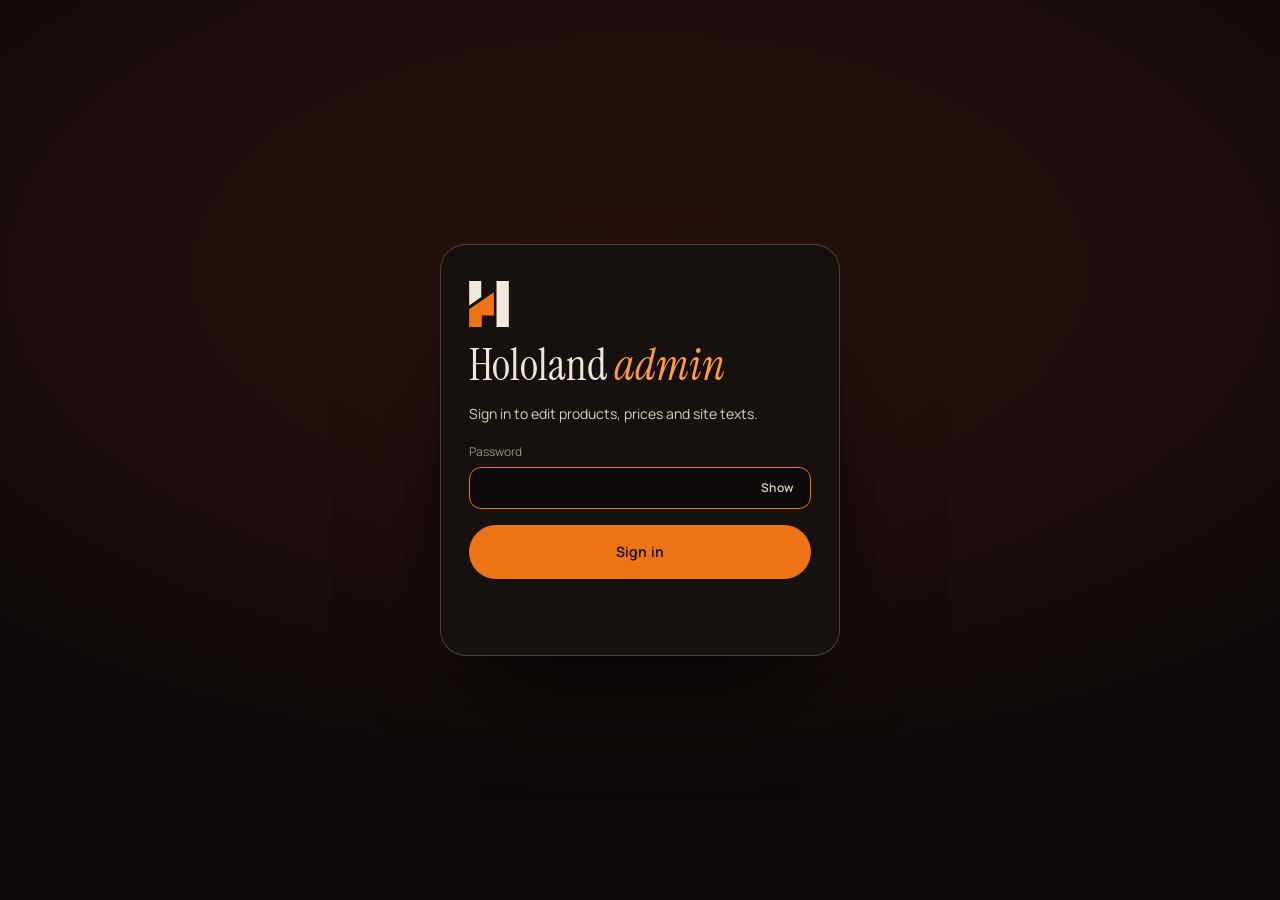
==== commit 73ab77d0: "Admin login: Show / Hide button on the password field The password can be checked before signing in." ====
--- a/admin.html
+++ b/admin.html
@@ -29,7 +29,13 @@
       <svg class="login__mark"><use href="#mark" /></svg>
       <h1>Hololand <em>admin</em></h1>
       <p>Sign in to edit products, prices and site texts.</p>
-      <label class="f"><span>Password</span><input type="password" name="password" autocomplete="current-password" required autofocus /></label>
+      <div class="f">
+        <label for="admin-password">Password</label>
+        <div class="pw">
+          <input id="admin-password" type="password" name="password" autocomplete="current-password" required autofocus />
+          <button type="button" class="pw__toggle" data-pw-toggle aria-controls="admin-password" aria-pressed="false" aria-label="Show password">Show</button>
+        </div>
+      </div>
       <button class="btn btn--solid btn--wide"><span>Sign in</span></button>
       <p class="status" data-login-status></p>
     </form>
--- a/assets/css/style.css
+++ b/assets/css/style.css
@@ -401,6 +401,7 @@
 .qv__thumbs button.is-active { opacity: 1; border-color: var(--orange); }
 .qv__thumbs img { width: 100%; height: 100%; object-fit: cover; }
 .qv__info { display: flex; flex-direction: column; justify-content: center; }
+.qv__more { margin-top: 16px; align-self: center; }
 .qv__info h3 { font-family: var(--serif); font-weight: 400; font-size: clamp(40px, 4.4vw, 64px); line-height: 1; margin: 12px 0 10px; }
 .qv__price { font-size: 22px; font-weight: 600; color: var(--orange-2); margin: 0 0 18px; }
 .qv__desc { color: var(--cream-2); margin: 0 0 16px; }
@@ -478,10 +479,12 @@
 .co-eta { display: block; margin-top: 8px; font-size: 12px; font-weight: 600; color: var(--orange-2); letter-spacing: 0; }
 .co-eta:empty { display: none; }
 .checkout__privacy { margin: -4px 0 0; font-size: 12px; color: var(--muted); }
+.checkout__privacy a { color: inherit; text-decoration: underline; text-underline-offset: 2px; }
 .checkout__sum { display: grid; grid-template-columns: 1fr auto; gap: 6px 12px; margin-bottom: 14px; font-size: 14px; color: var(--cream-2); }
 .checkout__sum strong { font-size: 17px; color: var(--cream); margin-top: 4px; }
 .checkout__err { margin: 0 0 12px; padding: 10px 12px; border-radius: 12px; background: rgba(255,122,107,.1); border: 1px solid rgba(255,122,107,.4); color: #ffb3a8; font-size: 13px; }
 .checkout__err[hidden] { display: none; }
+.cf[hidden], .co-eta[hidden] { display: none; }
 .checkout__err .link-btn { color: var(--cream); }
 
 /* Order placed */
--- a/assets/css/admin.css
+++ b/assets/css/admin.css
@@ -24,6 +24,12 @@
 .login h1 { font-family: var(--serif); font-weight: 400; font-size: 44px; line-height: 1; margin: 0; }
 .login h1 em { color: var(--orange-2); }
 .login p { margin: 0; color: var(--cream-2); font-size: 14px; }
+/* Password field with a Show / Hide button inside it */
+.pw { position: relative; }
+.adm .pw input { padding-right: 76px; }
+.pw__toggle { position: absolute; right: 6px; top: 50%; transform: translateY(-50%); min-height: 32px; padding: 6px 12px; border-radius: 8px; background: transparent; color: var(--cream-2); font: 600 12px var(--sans); letter-spacing: .02em; cursor: pointer; }
+.pw__toggle:hover { color: var(--orange-2); background: rgba(var(--fg-rgb), .06); }
+.pw__toggle:focus-visible { outline: 2px solid var(--orange-2); outline-offset: 1px; }
 
 /* App shell */
 .app[hidden] { display: none; }
@@ -196,6 +202,9 @@
 .ocard__cust a { color: var(--orange-2); }
 .ocard__addr { color: var(--cream); white-space: pre-wrap; }
 .ocard__note { font-style: italic; color: var(--cream); margin-top: 4px; }
+.ocard__pay.is-paid { color: #5fd38d; font-weight: 600; }
+.ocard__pay.is-due { color: var(--orange-2); font-weight: 600; }
+.ocard__payref { color: var(--muted); font-size: 12px; word-break: break-all; }
 .ocard__items { display: grid; grid-template-columns: 1fr auto; gap: 5px 14px; align-content: start; font-size: 13px; color: var(--cream-2); font-variant-numeric: tabular-nums; }
 .ocard__items span:nth-child(even), .ocard__items b:nth-child(even) { text-align: right; }
 .ocard__items .muted { color: var(--muted); }
